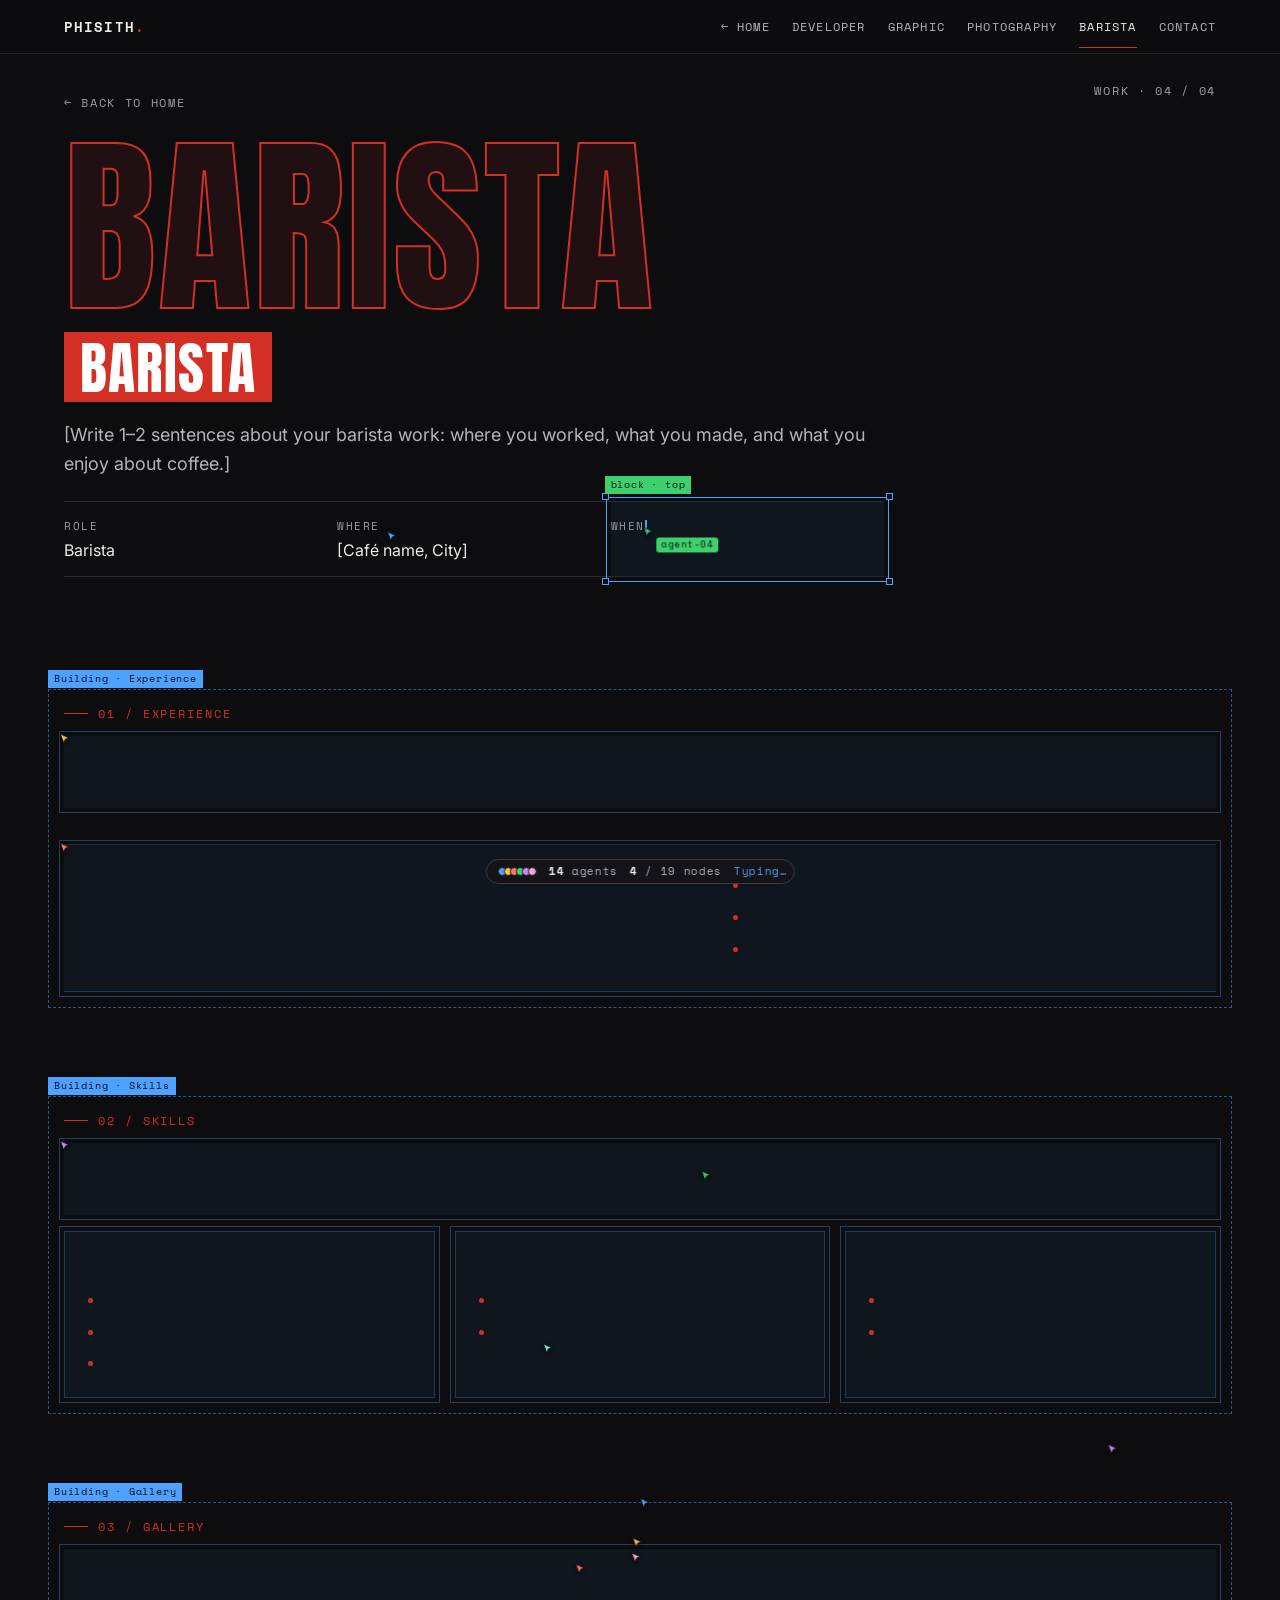
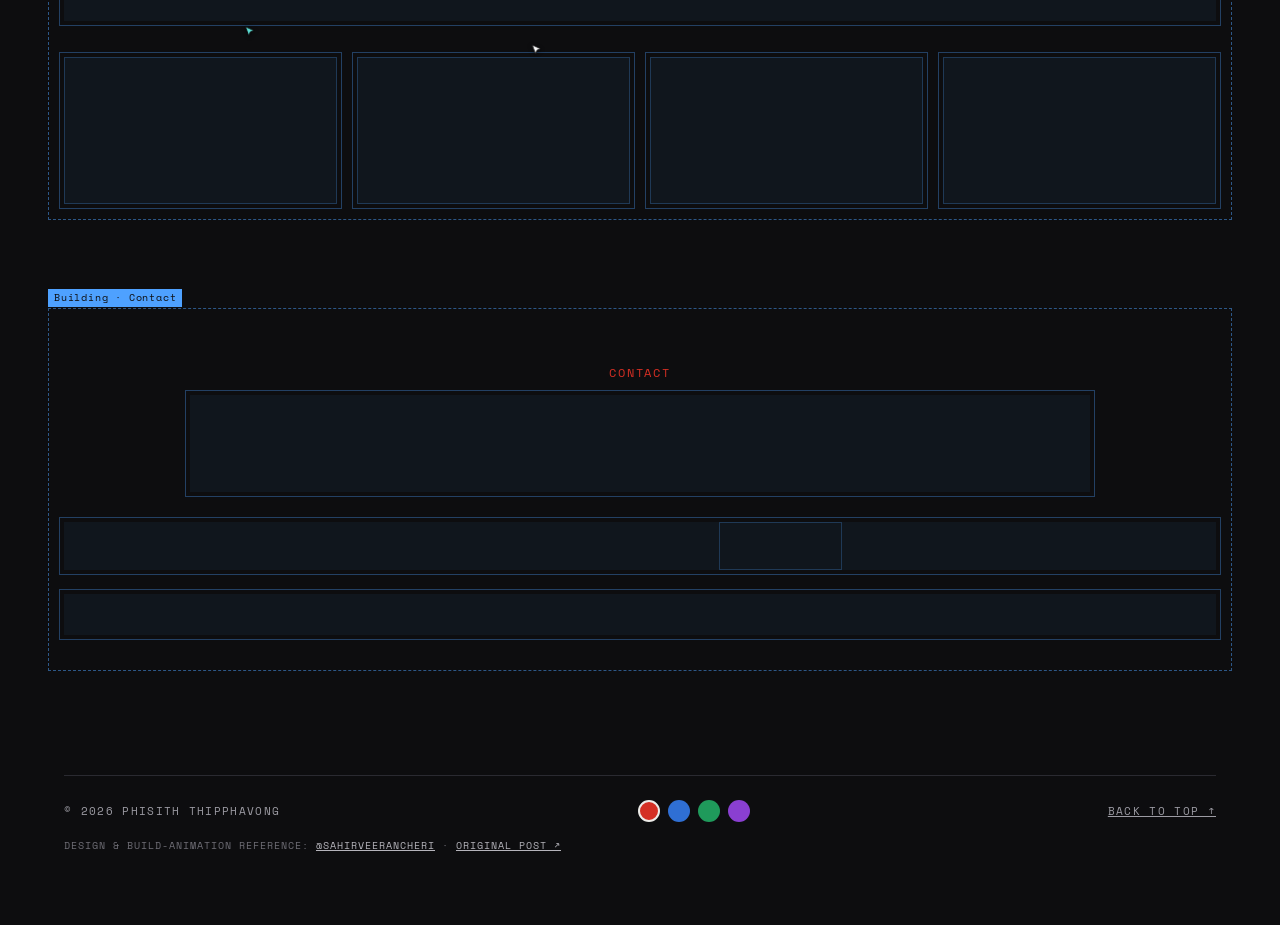
==== barista.html @ 6c59e5fc "Add link previews and favicon for sharing Open Graph / Twitter tags with a 1200x630 preview image so" ====
<!DOCTYPE html>
<html lang="en">
<head>
<meta charset="utf-8">
<meta name="viewport" content="width=device-width, initial-scale=1">
<title>Barista — Phisith Thipphavong</title>
<meta name="description" content="Barista work by Phisith Thipphavong: coffee and drinks.">
<link rel="canonical" href="https://kiml3ank.github.io/portfolio/barista.html">
<link rel="icon" href="images/favicon.svg" type="image/svg+xml">
<meta name="theme-color" content="#0d0d0f">
<!-- Link preview (Facebook, Instagram, Messenger, WhatsApp, LinkedIn, X) -->
<meta property="og:type" content="website">
<meta property="og:site_name" content="Phisith Thipphavong — Portfolio">
<meta property="og:title" content="Barista — Phisith Thipphavong">
<meta property="og:description" content="Barista work by Phisith Thipphavong: coffee and drinks.">
<meta property="og:url" content="https://kiml3ank.github.io/portfolio/barista.html">
<meta property="og:image" content="https://kiml3ank.github.io/portfolio/images/og-image.jpg">
<meta property="og:image:width" content="1200">
<meta property="og:image:height" content="630">
<meta property="og:image:alt" content="Phisith Thipphavong — CV and portfolio">
<meta name="twitter:card" content="summary_large_image">
<link rel="preconnect" href="https://fonts.googleapis.com">
<link rel="preconnect" href="https://fonts.gstatic.com" crossorigin>
<link href="https://fonts.googleapis.com/css2?family=Anton&family=Instrument+Serif:ital@1&family=Inter:wght@400;500;600&family=Space+Mono:wght@400;700&display=swap" rel="stylesheet">
<link rel="stylesheet" href="css/style.css?v=3">
<link rel="stylesheet" href="css/pages.css?v=3">
<link rel="stylesheet" href="css/icons.css?v=3">
<link rel="stylesheet" href="css/build-animation.css?v=3">
</head>
<body data-page="barista">
<a class="skip" href="#main-content">Skip to content</a>

<nav aria-label="Pages">
  <div class="nav-in">
    <a href="index.html" class="brand">PHISITH<span>.</span></a>
    <button class="menu-btn" aria-expanded="false" aria-controls="navlinks">MENU ☰</button>
    <div class="nav-links" id="navlinks">
      <a href="index.html">← Home</a>
      <a href="dev.html">Developer</a>
      <a href="graphic.html">Graphic</a>
      <a href="photography.html">Photography</a>
      <a href="barista.html" class="active" aria-current="page">Barista</a>
      <a href="#contact">Contact</a>
    </div>
  </div>
</nav>

<main id="main-content">

<header id="top" class="page-hero">
  <div class="frame" aria-hidden="true"><b>Building · Intro</b></div>
  <div class="page-hero-top">
    <a href="index.html" class="back">← BACK TO HOME</a>
    <span>WORK · 04 / 04</span>
  </div>
  <div class="page-word" aria-hidden="true">BARISTA</div>
  <div class="page-intro">
    <h1 class="page-title bi" data-label="title">Barista</h1>
    <p class="lede bi">[Write 1–2 sentences about your barista work: where you worked, what you made, and what you enjoy about coffee.]</p>
    <div class="facts">
      <div class="bi"><p>ROLE</p><p>Barista</p></div>
      <div class="bi"><p>WHERE</p><p>[Café name, City]</p></div>
      <div class="bi"><p>WHEN</p><p>[Month Year — Month Year]</p></div>
    </div>
  </div>
</header>

<section id="experience">
  <div class="frame" aria-hidden="true"><b>Building · Experience</b></div>
  <p class="eyebrow"><i></i>01 / EXPERIENCE</p>
  <h2>Behind the bar</h2>
  <div class="jobs">
    <article class="bi job">
      <p class="when">[YEAR — YEAR]</p>
      <div><h3>Barista</h3><p class="place">[Café name · City]</p></div>
      <ul class="note">
        <li>[What you did every day, e.g. prepared espresso drinks]</li>
        <li>[Something you were responsible for]</li>
        <li>[Something you are proud of]</li>
      </ul>
    </article>
  </div>
</section>

<section id="skills">
  <div class="frame" aria-hidden="true"><b>Building · Skills</b></div>
  <p class="eyebrow"><i></i>02 / SKILLS</p>
  <h2>What I can do</h2>
  <div class="cando">
    <div class="bi" data-label="list">
      <h3>Coffee</h3>
      <ul>
        <li>[Espresso / coffee preparation]</li>
        <li>[Milk steaming / latte art]</li>
        <li>[Brewing methods you know]</li>
      </ul>
    </div>
    <div class="bi" data-label="list">
      <h3>Drinks</h3>
      <ul>
        <li>[Tea / smoothies / other drinks]</li>
        <li>[Signature drinks you made]</li>
      </ul>
    </div>
    <div class="bi" data-label="list">
      <h3>Service</h3>
      <ul>
        <li>[Taking orders and serving customers]</li>
        <li>[Keeping the bar clean and stocked]</li>
      </ul>
    </div>
  </div>
</section>

<section id="gallery">
  <div class="frame" aria-hidden="true"><b>Building · Gallery</b></div>
  <p class="eyebrow"><i></i>03 / GALLERY</p>
  <h2>At the bar</h2>
  <div class="gallery" data-area="barista"></div>
</section>

<section id="contact" class="contact">
  <div class="frame" aria-hidden="true"><b>Building · Contact</b></div>
  <p class="eyebrow">CONTACT</p>
  <h2>Let's work <span class="hl">together</span></h2>
  <div class="mail-row bi" data-label="cta">
    <a class="mail" href="mailto:Kimbank258@gmail.com">
      <svg aria-hidden="true" width="18" height="18" viewBox="0 0 24 24" fill="none" stroke="currentColor" stroke-width="2" stroke-linecap="round" stroke-linejoin="round"><rect x="3" y="5" width="18" height="14" rx="2"/><path d="M3 7l9 6 9-6"/></svg>
      <span class="mail-text">KIMBANK258@GMAIL.COM</span></a>
    <button type="button" class="copy">COPY EMAIL</button>
  </div>
  <div class="bi socials">
    <a href="tel:+8562098308033">+856 20 9830 8033</a>
    <a href="https://github.com/Kiml3ank" target="_blank" rel="noopener">GITHUB ↗</a>
    <a href="index.html">FULL CV ↗</a>
  </div>
</section>

<footer>
  <span>© <span class="yr">[YEAR]</span> PHISITH THIPPHAVONG</span>
  <div class="swatches" role="group" aria-label="Accent colour" id="swatches"></div>
  <a href="#top">BACK TO TOP ↑</a>
  <p class="credit">Design &amp; build-animation reference:
    <a href="https://www.instagram.com/sahirveerancheri/" target="_blank" rel="noopener">@sahirveerancheri</a> ·
    <a href="https://www.instagram.com/p/DfWWldaTQTz/" target="_blank" rel="noopener">original post ↗</a></p>
</footer>
</main>

<dialog id="modal" aria-labelledby="m-title">
  <button class="modal-close" id="m-close" aria-label="Close">✕</button>
  <div class="thumb modal-thumb" id="m-thumb"></div>
  <div class="modal-body">
    <span class="kind mono" id="m-kind" style="font-size:11px;letter-spacing:.12em;color:var(--muted)"></span>
    <h3 id="m-title"></h3>
    <p id="m-desc"></p>
    <div class="chips m-stack" id="m-stack"></div>
    <a class="btn btn-line" id="m-link" href="#" target="_blank" rel="noopener">VIEW PROJECT ↗</a>
  </div>
</dialog>

<div class="toast" id="toast" role="status" aria-live="polite"></div>

<script src="js/content.js?v=3" defer></script>
<script src="js/main.js?v=3" defer></script>
</body>
</html>
---- css/style.css ----
/* Site styles: layout, typography, hero intro, sections, modal */
:root{
  --accent:#d42f24;
  --bg:#0d0d0f; --bg-2:#141418; --bg-3:#1d1d23;
  --line:#2a2a31; --line-2:#23232a; --line-3:#3a3a42;
  --text:#ecebe8; --text-2:#b5b4bb; --muted:#9c9ba3;
  --blue:#4ea1ff; --yellow:#f5c542;
  --mono:'Space Mono',ui-monospace,monospace;
  --display:'Anton','Impact',sans-serif;
  --serif:'Instrument Serif',Georgia,serif;
  --ease:cubic-bezier(.2,.8,.2,1);
}
*{box-sizing:border-box}
html{scroll-behavior:smooth}
body{margin:0;background:var(--bg);color:var(--text);font-family:'Inter',system-ui,sans-serif;overflow-x:hidden;-webkit-font-smoothing:antialiased}
a{color:var(--text)} a:hover{color:#fff}
:focus-visible{outline:2px solid var(--blue);outline-offset:3px}
.mono{font-family:var(--mono)}
.skip{position:absolute;left:-9999px;top:8px;z-index:100;background:var(--text);color:var(--bg);padding:10px 14px;font-family:var(--mono);font-size:12px}
.skip:focus{left:12px}

@keyframes spin{to{transform:rotate(360deg)}}
@keyframes blink{50%{opacity:.25}}

/* ---------- NAV ---------- */
nav{position:sticky;top:0;z-index:50;background:rgba(13,13,15,.85);backdrop-filter:blur(10px);-webkit-backdrop-filter:blur(10px);border-bottom:1px solid var(--line-2)}
.nav-in{max-width:1200px;margin:0 auto;padding:4px 24px;display:flex;justify-content:space-between;align-items:center;gap:4px 20px}
.brand{font-family:var(--mono);font-size:14px;font-weight:700;letter-spacing:.08em;text-decoration:none;padding:12px 0}
.brand span{color:var(--accent)}
.nav-links{display:flex;align-items:center;gap:0 22px;font-family:var(--mono);font-size:12px;letter-spacing:.1em;text-transform:uppercase}
.nav-links a{padding:12px 0;text-decoration:none;color:var(--text-2);border-bottom:1px solid transparent;transition:color .2s,border-color .2s}
.nav-links a.active{color:var(--text);border-bottom-color:var(--accent)}
.status{display:inline-flex;align-items:center;gap:8px;color:var(--text)}
.status i{width:8px;height:8px;border-radius:50%;background:#3ecf6e;animation:blink 1.6s ease-in-out infinite}
.menu-btn{display:none;min-height:44px;background:none;border:0;color:var(--text);font-family:var(--mono);font-size:12px;letter-spacing:.12em;cursor:pointer;padding:8px 0}
@media (max-width:760px){
  .menu-btn{display:block}
  .nav-links{display:none;position:absolute;left:0;right:0;top:100%;flex-direction:column;align-items:flex-start;gap:0;padding:8px 24px 16px;background:rgba(13,13,15,.97);border-bottom:1px solid var(--line-2)}
  .nav-links.open{display:flex}
  .nav-links a{width:100%}
  .status{padding:12px 0}
}

main{max-width:1200px;margin:0 auto;padding:0 24px 72px;display:flex;flex-direction:column;gap:120px}
@media (max-width:600px){main{padding:0 16px 56px;gap:88px}.nav-in{padding:4px 16px}}

/* ---------- HERO ---------- */
.hero{position:relative;min-height:clamp(600px,calc(100vh - 60px),900px);margin:0 -24px;padding:28px 24px;display:flex;flex-direction:column;gap:18px;overflow:hidden;background:var(--bg);transition:background-color .7s ease}
@media (max-width:600px){.hero{margin:0 -16px;padding:28px 16px}}
.hero[data-intro="2"]{background:#1c1c21}
.bigword{position:absolute;top:84px;left:0;right:0;text-align:center;font-family:var(--display);font-size:clamp(88px,17vw,250px);line-height:.9;letter-spacing:.01em;color:rgba(212,47,36,.10);-webkit-text-stroke:2px var(--accent);pointer-events:none;transition:opacity .9s ease,transform 1s var(--ease)}
.loader{position:absolute;inset:0;z-index:5;background:var(--bg);display:flex;flex-direction:column;gap:22px;align-items:center;justify-content:center;transition:opacity .5s ease;pointer-events:none;opacity:0}
.hero[data-intro="0"] .loader,.hero[data-intro="1"] .loader{opacity:1}
.ring{position:relative;width:2px;height:2px;animation:spin 2.4s linear infinite}
.ring span{position:absolute;left:-3px;top:-3px;width:6px;height:6px;border-radius:50%;transition:transform 1s var(--ease)}
.loader p{font-family:var(--mono);font-size:12px;letter-spacing:.2em;color:var(--muted);margin:40px 0 0}
.cursor{position:absolute;z-index:6;display:flex;align-items:flex-start;gap:2px;pointer-events:none;opacity:0;transition:left .7s var(--ease),top .7s var(--ease),opacity .3s ease}
.hero[data-intro="2"] .cursor,.hero[data-intro="3"] .cursor,.hero[data-intro="4"] .cursor{opacity:1}
.cursor span{margin-top:11px;font-family:var(--mono);font-size:10px;letter-spacing:.06em;color:var(--bg);padding:2px 6px;border-radius:3px}
.hero-top{position:relative;z-index:3;display:flex;justify-content:space-between;align-items:center;gap:12px;flex-wrap:wrap;font-family:var(--mono);font-size:12px;letter-spacing:.14em;color:var(--muted)}
.ghost-btn{min-height:44px;font-family:var(--mono);font-size:12px;letter-spacing:.14em;background:transparent;color:var(--muted);border:0;padding:8px 4px;cursor:pointer}
.ghost-btn:hover{color:var(--text)}
.hero-grid{position:relative;flex:1 1 auto;display:flex;flex-wrap:wrap;gap:32px 40px;align-items:flex-end;justify-content:space-between;padding-top:clamp(96px,calc(15.3vw + 18px),246px)}
.sketch{position:absolute;inset:-10px;z-index:2;border:1.5px solid var(--blue);background:rgba(78,161,255,.06);pointer-events:none;opacity:0;transition:opacity .5s ease}
.hero[data-intro="2"] .sketch,.hero[data-intro="3"] .sketch,.hero[data-intro="4"] .sketch{opacity:1}
.sketch>b{position:absolute;top:-20px;left:-1px;font:400 10px/1.4 var(--mono);letter-spacing:.08em;background:var(--blue);color:var(--bg);padding:2px 6px}
.sketch>i{position:absolute;width:7px;height:7px;background:var(--bg);border:1.5px solid var(--blue)}
.sketch>i:nth-of-type(1){left:-5px;top:-5px}.sketch>i:nth-of-type(2){right:-5px;top:-5px}
.sketch>i:nth-of-type(3){left:-5px;bottom:-5px}.sketch>i:nth-of-type(4){right:-5px;bottom:-5px}
.col-intro{position:relative;flex:1 1 300px;min-width:0;max-width:400px}
.col-photo{position:relative;flex:0 1 264px;min-width:220px;margin:0 auto}
.col-side{position:relative;flex:1 1 230px;min-width:0;max-width:290px}
.intro{display:flex;flex-direction:column;gap:16px;transition:opacity .7s ease,transform .8s var(--ease)}
.hello{margin:0;font-family:var(--serif);font-style:italic;font-size:38px;line-height:1}
h1{margin:0;align-self:flex-start;font-family:var(--display);font-weight:400;font-size:clamp(40px,5vw,64px);line-height:1;letter-spacing:.02em;text-transform:uppercase;background:var(--accent);color:#fff;padding:8px 16px 6px;transition:clip-path .9s steps(14) .15s}
.role{margin:4px 0 0;display:flex;align-items:center;gap:10px;font-family:var(--mono);font-size:12px;letter-spacing:.14em}
.role i{width:8px;height:8px;background:var(--accent)}
.lede{margin:0;font-size:17px;line-height:1.65;color:var(--text-2)}
.btns{display:flex;flex-wrap:wrap;gap:10px;margin-top:6px}
.btn{display:inline-flex;align-items:center;gap:8px;min-height:44px;font-family:var(--mono);font-size:12px;letter-spacing:.12em;text-decoration:none;padding:10px 18px;transition:transform .2s ease,background-color .2s}
.btn:hover{transform:translateY(-2px)}
.btn-solid{background:var(--text);color:var(--bg);font-weight:700}.btn-solid:hover{color:var(--bg);background:#fff}
.btn-line{color:var(--text);border:1px solid var(--line-3)}.btn-line:hover{border-color:var(--text)}
.photo{position:relative;background:var(--accent);padding:12px;transition:opacity .4s ease,transform .7s cubic-bezier(.34,1.4,.64,1)}
.photo-frame{position:relative;aspect-ratio:1/1;overflow:hidden;background:var(--bg-3)} /* square = same shape as the portrait, so no part is cropped */
.photo-frame img{position:absolute;inset:0;width:100%;height:100%;object-fit:cover;object-position:60% 20%}
.strip{position:absolute;left:0;right:0;height:20.5%;background:#1a1a1f;background-image:repeating-linear-gradient(45deg,rgba(255,255,255,.03) 0 10px,transparent 10px 20px);transition:transform .6s var(--ease),opacity .4s ease}
.photo-label{position:absolute;inset:0;display:flex;align-items:center;justify-content:center;font-family:var(--mono);font-size:12px;letter-spacing:.12em;color:var(--muted);transition:opacity .4s ease .6s}
.photo-cap{margin:10px 0 0;display:flex;justify-content:space-between;font-family:var(--mono);font-size:11px;letter-spacing:.12em;color:#fff}
.side{transition:opacity .7s ease,transform .8s var(--ease)}
.kicker{margin:0 0 10px;font-family:var(--mono);font-size:11px;letter-spacing:.16em;color:var(--muted)}
.svc{border-top:1px solid var(--line);padding:12px 0}.svc:last-child{border-bottom:1px solid var(--line)}
.svc p{margin:0;font-size:16px;font-weight:600}.svc p+p{margin-top:4px;font-size:14px;line-height:1.5;color:var(--muted);font-weight:400}
.ticker{position:relative;display:flex;flex-wrap:wrap;justify-content:space-between;align-items:flex-end;gap:16px;transition:opacity .7s ease .2s,transform .8s var(--ease) .2s}
.stats{display:flex;flex-wrap:wrap;gap:28px}
.stats b{display:block;font-family:var(--display);font-weight:400;font-size:32px;line-height:1;color:var(--accent)}
.stats span{display:block;margin-top:4px;font-family:var(--mono);font-size:11px;letter-spacing:.12em;color:var(--muted)}
.scroll{font-family:var(--mono);font-size:12px;letter-spacing:.16em;color:var(--muted);text-decoration:none;padding:12px 0}

/* intro hidden states (stages 0..5) */
.hero:not([data-intro="3"]):not([data-intro="4"]):not([data-intro="5"]) .bigword{opacity:0;transform:translateY(70px)}
.hero:not([data-intro="3"]):not([data-intro="4"]):not([data-intro="5"]) .intro{opacity:0;transform:translateY(20px)}
.hero:not([data-intro="3"]):not([data-intro="4"]):not([data-intro="5"]) h1{clip-path:inset(0 100% 0 0)}
.hero:not([data-intro="4"]):not([data-intro="5"]) .photo{opacity:0;transform:scale(.96)}
.hero:not([data-intro="4"]):not([data-intro="5"]) .photo-label{opacity:0}
.hero:not([data-intro="4"]):not([data-intro="5"]) .strip{opacity:0}
.hero:not([data-intro="4"]):not([data-intro="5"]) .strip:nth-child(odd){transform:translateX(-110%)}
.hero:not([data-intro="4"]):not([data-intro="5"]) .strip:nth-child(even){transform:translateX(110%)}
.hero:not([data-intro="5"]) .side{opacity:0;transform:translateX(24px)}
.hero:not([data-intro="5"]) .ticker{opacity:0;transform:translateY(16px)}
/* photo set: the strips are slices of the photo (set by main.js), the <img> stays for screen readers */
.photo-frame.has-img img{opacity:0}
.photo-frame.has-img .photo-label{display:none}
.photo-frame.has-img .strip{background-color:transparent;background-repeat:no-repeat}

.eyebrow{margin:0 0 14px;display:flex;align-items:center;gap:10px;font-family:var(--mono);font-size:12px;letter-spacing:.16em;color:var(--accent)}
.eyebrow i{width:24px;height:1px;background:var(--accent)}
h2{margin:0;font-family:var(--display);font-weight:400;font-size:clamp(44px,6vw,76px);line-height:.95;text-transform:uppercase}
.split{display:flex;flex-wrap:wrap;gap:40px 64px;align-items:flex-start}
.split>:first-child{flex:0 0 auto;max-width:100%}
.split h2{overflow-wrap:anywhere}
.split>:last-child{flex:999 1 460px;min-width:0}

.about-body{display:flex;flex-direction:column;gap:22px}
.about-body .big{margin:0;font-size:22px;line-height:1.55}
.about-body .small{margin:0;font-size:17px;line-height:1.7;color:var(--text-2)}
.facts{display:grid;grid-template-columns:repeat(auto-fit,minmax(180px,1fr));border-top:1px solid var(--line);margin-top:8px}
.facts>div{padding:16px 16px 16px 0;border-bottom:1px solid var(--line)}
.facts p{margin:0;font-family:var(--mono);font-size:11px;letter-spacing:.14em;color:var(--muted)}
.facts p+p{margin-top:6px;font-family:inherit;font-size:16px;letter-spacing:0;color:var(--text)}

.jobs{border-top:1px solid var(--line);margin-top:36px}
.job{display:flex;flex-wrap:wrap;gap:8px 32px;align-items:baseline;padding:24px 0;border-bottom:1px solid var(--line)}
.job .when{flex:0 0 160px;margin:0;font-family:var(--mono);font-size:13px;letter-spacing:.08em;color:var(--muted)}
.job>div{flex:1 1 260px;min-width:0}
.job h3{margin:0;font-size:22px;font-weight:600}
.job .place{margin:4px 0 0;font-size:15px;color:var(--accent)}
.job .note{flex:1 1 300px;min-width:0;margin:0;font-size:16px;line-height:1.6;color:var(--text-2)}

.work-head{display:flex;flex-wrap:wrap;justify-content:space-between;align-items:flex-end;gap:16px;margin-bottom:28px}
.filters{display:flex;flex-wrap:wrap;gap:8px}
.filters button{min-height:40px;font-family:var(--mono);font-size:11px;letter-spacing:.12em;background:transparent;color:var(--text-2);border:1px solid var(--line-3);padding:8px 14px;cursor:pointer}
.filters button[aria-pressed="true"]{background:var(--text);color:var(--bg);border-color:var(--text)}
.projects{display:grid;grid-template-columns:repeat(auto-fill,minmax(300px,1fr));gap:28px}
@media (max-width:380px){.projects{grid-template-columns:1fr}}
.card{display:flex;flex-direction:column;gap:14px;text-align:left;font:inherit;color:var(--text);background:var(--bg-2);border:1px solid var(--line-2);padding:12px 12px 18px;cursor:pointer;width:100%}
.card:hover{border-color:var(--line-3)}
.card:hover .thumb{transform:scale(1.01)}
.card[hidden]{display:none}
.thumb{aspect-ratio:16/10;background:var(--bg-3);background-image:repeating-linear-gradient(45deg,rgba(255,255,255,.025) 0 12px,transparent 12px 24px);display:flex;align-items:center;justify-content:center;font-family:var(--mono);font-size:12px;letter-spacing:.12em;color:var(--muted);overflow:hidden;background-size:cover;background-position:center}
.card-row{display:flex;justify-content:space-between;align-items:baseline;gap:12px;padding:0 4px}
.card-row b{font-size:20px;font-weight:600}
.card-row>span{font-family:var(--mono);font-size:12px;color:var(--accent)}
.card .kind{padding:0 4px;font-family:var(--mono);font-size:11px;letter-spacing:.12em;color:var(--muted)}

.skills{display:flex;flex-wrap:wrap;gap:10px}
/* (old flat skills list removed — see "Skills groups" below) */

.contact{text-align:center;padding:40px 0 20px}
.contact .eyebrow{justify-content:center}
.contact h2{margin:0 auto;max-width:900px;font-size:clamp(48px,8vw,110px)}
.contact h2 .hl{color:var(--accent)}
.contact .lead{margin:22px auto 0;max-width:520px;font-size:18px;line-height:1.6;color:var(--text-2)}
.mail-row{display:flex;flex-wrap:wrap;justify-content:center;gap:10px;margin-top:30px}
.mail{display:inline-flex;align-items:center;gap:10px;min-height:48px;font-family:var(--mono);font-size:13px;font-weight:700;letter-spacing:.12em;background:var(--accent);color:#fff;text-decoration:none;padding:14px 26px}
.mail:hover{color:#fff;filter:brightness(1.1)}
.copy{min-height:48px;font-family:var(--mono);font-size:12px;letter-spacing:.12em;background:transparent;color:var(--text);border:1px solid var(--line-3);padding:0 18px;cursor:pointer}
.socials{display:flex;flex-wrap:wrap;justify-content:center;gap:4px 28px;margin-top:24px;font-family:var(--mono);font-size:12px;letter-spacing:.12em}
.socials a{padding:12px 0;color:var(--text-2)}

footer{display:flex;flex-wrap:wrap;justify-content:space-between;align-items:center;gap:12px;border-top:1px solid var(--line);padding-top:24px;font-family:var(--mono);font-size:11px;letter-spacing:.12em;color:var(--muted)}
footer a{color:var(--muted)}
.swatches{display:flex;align-items:center;gap:8px}
.swatches button{width:22px;height:22px;border-radius:50%;border:2px solid transparent;cursor:pointer;padding:0}
.swatches button[aria-pressed="true"]{border-color:var(--text)}

/* ---------- MODAL ---------- */
dialog{border:1px solid var(--line-3);background:var(--bg-2);color:var(--text);padding:0;width:min(760px,calc(100vw - 32px));max-height:calc(100vh - 48px)}
dialog::backdrop{background:rgba(0,0,0,.7);backdrop-filter:blur(4px)}
.modal-thumb{aspect-ratio:16/9}
.modal-body{padding:24px}
.modal-body h3{margin:6px 0 12px;font-family:var(--display);font-weight:400;font-size:40px;text-transform:uppercase;line-height:1}
.modal-body p{line-height:1.7;color:var(--text-2);margin:0 0 14px}
.modal-close{position:absolute;top:10px;right:10px;width:44px;height:44px;background:rgba(13,13,15,.8);color:var(--text);border:1px solid var(--line-3);cursor:pointer;font-size:18px}

.toast{position:fixed;left:50%;bottom:24px;transform:translate(-50%,20px);opacity:0;background:var(--text);color:var(--bg);font-family:var(--mono);font-size:12px;letter-spacing:.1em;padding:10px 16px;transition:opacity .3s,transform .3s;pointer-events:none;z-index:100}
.toast.show{opacity:1;transform:translate(-50%,0)}

@media (prefers-reduced-motion:reduce){html{scroll-behavior:auto}*{transition:none!important;animation:none!important}}
@media print{#swarm,.hud,.frame,nav{display:none!important}}

/* Design reference credit (footer) */
footer .credit{flex:1 1 100%;margin:4px 0 0;font-size:10px;letter-spacing:.1em;color:#6f6e76;text-transform:uppercase}
footer .credit a{color:var(--text-2)}
footer .credit a:hover{color:var(--accent)}

/* ---------- CV sections ---------- */
.sub-eyebrow{margin:56px 0 0;font-family:var(--mono);font-size:12px;letter-spacing:.16em;color:var(--muted)}
.sub-eyebrow+.jobs{margin-top:16px}
ul.note{padding-left:18px}
ul.note li{margin:0 0 6px}
ul.note li::marker{color:var(--accent)}

/* Skills groups (no levels — just what I know) */
.skill-groups{display:grid;grid-template-columns:repeat(auto-fit,minmax(240px,1fr));gap:28px 32px}
.sg-title{margin:0 0 12px;font-family:var(--mono);font-size:11px;letter-spacing:.16em;color:var(--accent)}
.chips{display:flex;flex-wrap:wrap;gap:8px}
.chips>span{font-family:var(--mono);font-size:12px;letter-spacing:.04em;border:1px solid var(--line-3);padding:8px 12px}
.cando{display:grid;grid-template-columns:repeat(auto-fit,minmax(260px,1fr));gap:20px;margin-top:16px}
.cando>div{background:var(--bg-2);border:1px solid var(--line-2);padding:22px 22px 14px}
.cando h3{margin:0 0 12px;font-size:19px;font-weight:600}
.cando ul{margin:0;padding-left:18px;color:var(--text-2);font-size:15px;line-height:1.55}
.cando li{margin:0 0 8px}
.cando li::marker{color:var(--accent)}

/* Research & languages */
.thesis{background:var(--bg-2);border:1px solid var(--line-2);border-left:3px solid var(--accent);padding:22px 24px}
.thesis h3{margin:0;font-family:var(--serif);font-style:italic;font-weight:400;font-size:clamp(22px,2.4vw,28px);line-height:1.25}
.thesis p:last-child{margin:14px 0 0;font-size:15px;line-height:1.6;color:var(--text-2)}
.langs{grid-template-columns:repeat(auto-fit,minmax(140px,1fr))}

/* Project cards: tech stack as the thumbnail until a real image is added */
.thumb-stack{padding:16px;text-align:center;line-height:1.8;color:var(--text-2)}
.card-desc{margin:0;padding:0 4px;font-size:14px;line-height:1.55;color:var(--text-2)}
.m-stack{margin:0 0 18px}
---- css/pages.css ----
/* Work pages (dev / graphic / photography / barista): page hero, project rows, galleries */

.nav-links a[aria-current="page"]{color:var(--text);border-bottom-color:var(--accent)}

/* ---------- Page hero ---------- */
.page-hero{position:relative;margin:0 -24px;padding:28px 24px 8px;display:flex;flex-direction:column;gap:18px;overflow:hidden}
@media (max-width:600px){.page-hero{margin:0 -16px;padding:28px 16px 8px}}
.page-hero-top{position:relative;z-index:2;display:flex;justify-content:space-between;gap:12px;flex-wrap:wrap;font-family:var(--mono);font-size:12px;letter-spacing:.14em;color:var(--muted)}
.back{color:var(--muted);text-decoration:none;padding:12px 0}
.back:hover{color:var(--text)}
.page-word{font-family:var(--display);font-size:clamp(64px,15vw,220px);line-height:.9;letter-spacing:.01em;color:rgba(212,47,36,.10);-webkit-text-stroke:2px var(--accent);white-space:nowrap;transition:opacity .9s ease,transform 1s var(--ease)}
.page-intro{display:flex;flex-direction:column;gap:18px;max-width:820px;transition:opacity .7s ease .25s,transform .8s var(--ease) .25s}
.page-title{margin:0;align-self:flex-start;font-family:var(--display);font-weight:400;font-size:clamp(34px,4.4vw,56px);line-height:1;letter-spacing:.02em;text-transform:uppercase;background:var(--accent);color:#fff;padding:8px 16px 6px}
.page-intro .lede{font-size:18px}
.page-intro .facts{margin-top:4px}
.page-intro .facts a{color:var(--text)}
/* intro animation: hidden until main.js adds .in */
.page-hero:not(.in) .page-word{opacity:0;transform:translateY(50px)}
.page-hero:not(.in) .page-intro{opacity:0;transform:translateY(20px)}

/* ---------- Home: "My work" area tiles ---------- */
.areas{display:grid;grid-template-columns:repeat(auto-fit,minmax(230px,1fr));gap:16px}
.area{display:flex;flex-direction:column;gap:8px;min-height:190px;padding:20px;text-decoration:none;color:var(--text);background:var(--bg-2);border:1px solid var(--line-2);transition:border-color .2s,transform .2s}
.area:hover{border-color:var(--accent);transform:translateY(-3px);color:var(--text)}
.area-num{font-family:var(--mono);font-size:12px;color:var(--accent)}
.area b{font-family:var(--display);font-weight:400;font-size:34px;line-height:1;text-transform:uppercase;margin-top:auto}
.area-note{font-size:14px;color:var(--text-2)}
.area-go{font-family:var(--mono);font-size:11px;letter-spacing:.14em;color:var(--muted)}
.area:hover .area-go{color:var(--accent)}
.work-head-sub{margin:56px 0 20px}
.work-head-sub .sub-eyebrow{margin:0}

/* ---------- Dev: project case rows ---------- */
.cases{border-top:1px solid var(--line);margin-top:36px}
.case{display:grid;grid-template-columns:70px 1fr auto;gap:12px 28px;align-items:start;padding:28px 0;border-bottom:1px solid var(--line)}
.case-num{margin:4px 0 0;font-family:var(--mono);font-size:13px;color:var(--accent)}
.case .kind{margin:0 0 6px;font-family:var(--mono);font-size:11px;letter-spacing:.12em;color:var(--muted)}
.case h3{margin:0 0 10px;font-size:clamp(22px,2.4vw,28px);font-weight:600}
.case-desc{margin:0 0 14px;max-width:760px;font-size:16px;line-height:1.65;color:var(--text-2)}
.case-side{padding-top:4px}
.case-private{display:inline-block;font-family:var(--mono);font-size:11px;letter-spacing:.12em;color:var(--muted);border:1px dashed var(--line-3);padding:10px 14px}
@media (max-width:720px){.case{grid-template-columns:1fr}.case-num{margin:0}}

/* ---------- Galleries ---------- */
.gallery{display:grid;grid-template-columns:repeat(auto-fill,minmax(260px,1fr));gap:20px;margin-top:36px}
.tile{display:flex;flex-direction:column;gap:8px;text-align:left;font:inherit;color:var(--text);background:var(--bg-2);border:1px solid var(--line-2);padding:10px 10px 14px;cursor:pointer}
.tile:hover{border-color:var(--line-3)}
.tile-img{aspect-ratio:4/3;display:flex;align-items:center;justify-content:center;background:var(--bg-3) center/cover no-repeat;background-image:repeating-linear-gradient(45deg,rgba(255,255,255,.025) 0 12px,transparent 12px 24px);font-family:var(--mono);font-size:11px;letter-spacing:.12em;color:var(--muted)}
.gallery-photo .tile-img{aspect-ratio:3/2}
.tile-title{margin:4px 4px 0;font-size:16px;font-weight:600}
.tile-note{margin:0 4px;font-family:var(--mono);font-size:11px;letter-spacing:.08em;color:var(--muted)}
.modal-thumb{background-size:cover;background-position:center}

/* Masonry gallery: real designs keep their own shape (posters, banners, squares) */
.gallery-masonry{display:block;columns:3 300px;column-gap:20px}
.gallery-masonry .tile{width:100%;margin:0 0 20px;break-inside:avoid}
.tile-img.has-img{aspect-ratio:auto;display:block;background:var(--bg-3)}
.tile-img img{display:block;width:100%;height:auto;transition:transform .5s var(--ease)}
.tile:hover .tile-img img{transform:scale(1.02)}
.tile-img.has-img{overflow:hidden}
.tile-kind{margin:6px 4px 0;font-family:var(--mono);font-size:10px;letter-spacing:.14em;color:var(--accent)}
.tile-kind:empty{display:none}
.tile-kind+.tile-title{margin-top:0}
.gallery-more{margin:28px 0 0;font-family:var(--mono);font-size:12px;letter-spacing:.12em;color:var(--muted)}
.gallery-more a{color:var(--text)}

/* Pop-up: show the whole design, not a crop */
.modal-thumb.full{aspect-ratio:auto;display:flex;justify-content:center;align-items:center;background:#08080a;padding:0}
.modal-thumb.full img{display:block;max-width:100%;max-height:72vh;width:auto;height:auto}
---- css/icons.css ----
/* Skill logos (Simple Icons, CC0 — https://simpleicons.org). Generated: monochrome by default,
   brand colour on hover. Chips use data-icon="key". */
.chips>span[data-icon]{display:inline-flex;align-items:center;gap:8px}
.chips>span[data-icon]::before{content:'';flex:none;width:15px;height:15px;background:currentColor;-webkit-mask:var(--icon) center/contain no-repeat;mask:var(--icon) center/contain no-repeat;transition:background-color .25s ease}
.chips>span[data-icon]{transition:border-color .25s ease,color .25s ease}
.chips>span[data-icon]:hover{border-color:var(--brand,var(--text))}
.chips>span[data-icon]:hover::before{background:var(--brand,currentColor)}
/* fallback icons for skills without a brand logo */
.chips>span[data-icon="api"]{--icon:url("data:image/svg+xml,%3Csvg xmlns='http://www.w3.org/2000/svg' viewBox='0 0 24 24'%3E%3Cpath d='M8 4 2 12l6 8M16 4l6 8-6 8' fill='none' stroke='black' stroke-width='2.5'/%3E%3C/svg%3E")}
.chips>span[data-icon="ai"]{--icon:url("data:image/svg+xml,%3Csvg xmlns='http://www.w3.org/2000/svg' viewBox='0 0 24 24'%3E%3Cpath d='M12 1l2.6 8.4L23 12l-8.4 2.6L12 23l-2.6-8.4L1 12l8.4-2.6z'/%3E%3C/svg%3E");--brand:#d97757}
.chips>span[data-icon="camera"]{--icon:url("data:image/svg+xml,%3Csvg xmlns='http://www.w3.org/2000/svg' viewBox='0 0 24 24'%3E%3Cpath d='M9 3 7.2 5H3v16h18V5h-4.2L15 3zm3 5a5 5 0 1 1 0 10 5 5 0 0 1 0-10z'/%3E%3C/svg%3E")}
.chips>span[data-icon="chart"]{--icon:url("data:image/svg+xml,%3Csvg xmlns='http://www.w3.org/2000/svg' viewBox='0 0 24 24'%3E%3Cpath d='M3 21V3h2v16h16v2zm4-4V10h3v7zm5 0V6h3v11zm5 0v-5h3v5z'/%3E%3C/svg%3E")}
.chips>span[data-icon="db"]{--icon:url("data:image/svg+xml,%3Csvg xmlns='http://www.w3.org/2000/svg' viewBox='0 0 24 24'%3E%3Cellipse cx='12' cy='5' rx='8' ry='3'/%3E%3Cpath d='M4 7v5c0 1.7 3.6 3 8 3s8-1.3 8-3V7c0 1.7-3.6 3-8 3S4 8.7 4 7zm0 7v5c0 1.7 3.6 3 8 3s8-1.3 8-3v-5c0 1.7-3.6 3-8 3s-8-1.3-8-3z'/%3E%3C/svg%3E")}
.chips>span[data-icon="cpp"]{--icon:url("../images/icons/cplusplus.svg");--brand:#00599C}
.chips>span[data-icon="python"]{--icon:url("../images/icons/python.svg");--brand:#3776AB}
.chips>span[data-icon="javascript"]{--icon:url("../images/icons/javascript.svg");--brand:#F7DF1E}
.chips>span[data-icon="typescript"]{--icon:url("../images/icons/typescript.svg");--brand:#3178C6}
.chips>span[data-icon="html"]{--icon:url("../images/icons/html5.svg");--brand:#E34F26}
.chips>span[data-icon="tailwind"]{--icon:url("../images/icons/tailwindcss.svg");--brand:#06B6D4}
.chips>span[data-icon="react"]{--icon:url("../images/icons/react.svg");--brand:#61DAFB}
.chips>span[data-icon="next"]{--icon:url("../images/icons/nextdotjs.svg");--brand:var(--text)}
.chips>span[data-icon="node"]{--icon:url("../images/icons/nodedotjs.svg");--brand:#5FA04E}
.chips>span[data-icon="express"]{--icon:url("../images/icons/express.svg");--brand:var(--text)}
.chips>span[data-icon="django"]{--icon:url("../images/icons/django.svg");--brand:var(--text)}
.chips>span[data-icon="fastapi"]{--icon:url("../images/icons/fastapi.svg");--brand:#009688}
.chips>span[data-icon="postgresql"]{--icon:url("../images/icons/postgresql.svg");--brand:#4169E1}
.chips>span[data-icon="prisma"]{--icon:url("../images/icons/prisma.svg");--brand:var(--text)}
.chips>span[data-icon="sqlalchemy"]{--icon:url("../images/icons/sqlalchemy.svg");--brand:#D71F00}
.chips>span[data-icon="github"]{--icon:url("../images/icons/github.svg");--brand:var(--text)}
.chips>span[data-icon="git"]{--icon:url("../images/icons/git.svg");--brand:#F05032}
.chips>span[data-icon="docker"]{--icon:url("../images/icons/docker.svg");--brand:#2496ED}
.chips>span[data-icon="jwt"]{--icon:url("../images/icons/jsonwebtokens.svg");--brand:var(--text)}
.chips>span[data-icon="pytest"]{--icon:url("../images/icons/pytest.svg");--brand:#0A9EDC}
.chips>span[data-icon="canva"]{--icon:url("../images/icons/canva.svg");--brand:#00C4CC}
.chips>span[data-icon="claude"]{--icon:url("../images/icons/claude.svg");--brand:#D97757}
.chips>span[data-icon="anthropic"]{--icon:url("../images/icons/anthropic.svg");--brand:var(--text)}
/* App-style letter badges for tools whose logos are not in Simple Icons (Adobe, Microsoft) */
.chips>span[data-badge]{display:inline-flex;align-items:center;gap:8px;transition:border-color .25s ease}
.chips>span[data-badge]::before{content:attr(data-badge);flex:none;min-width:17px;height:17px;box-sizing:border-box;display:inline-flex;align-items:center;justify-content:center;font:700 9px/1 var(--mono);letter-spacing:0;border:1.5px solid currentColor;border-radius:4px;padding:0 2px;transition:color .25s ease,border-color .25s ease}
.chips>span[data-badge]:hover{border-color:var(--brand)}
.chips>span[data-badge]:hover::before{color:var(--brand);border-color:var(--brand)}
---- css/build-animation.css ----
/* Agent-swarm build animation: wireframe nodes, typing caret, cursors, HUD */
/* ---------- SECTIONS: agent-swarm build ---------- */
section{position:relative;scroll-margin-top:80px}
.frame{position:absolute;inset:-16px;border:1.5px dashed rgba(78,161,255,.5);pointer-events:none;opacity:0;transition:opacity .45s ease}
.frame b{position:absolute;top:-20px;left:-1px;font:400 10px/1.4 var(--mono);letter-spacing:.08em;background:var(--blue);color:var(--bg);padding:2px 6px}
section.building .frame{opacity:1}
.node{position:relative;outline:1.5px solid transparent;outline-offset:4px;transition:outline-color .4s ease,background-color .4s ease}
.node.wait,.node.typing{outline-color:rgba(78,161,255,.35);background-color:rgba(78,161,255,.06)!important}
.node.wait,.node.wait *{color:transparent!important;border-color:rgba(78,161,255,.25)!important;-webkit-text-stroke:0!important}
.node.wait *{background-color:transparent!important;background-image:none!important}
.node.wait svg,.node.wait img{opacity:0}
.node.typing{outline-color:var(--blue)}
.node.typing .tw-h{color:transparent!important}
.node .tag{position:absolute;z-index:3;top:-26px;left:-6px;font:400 10px/1.4 var(--mono);letter-spacing:.08em;color:var(--bg);padding:2px 6px;white-space:nowrap;pointer-events:none;text-transform:none}
.node .handle{position:absolute;width:7px;height:7px;background:var(--bg);border:1.5px solid var(--blue);pointer-events:none}
.caret{display:inline-block;width:0;height:1.05em;border-left:2px solid var(--blue);margin-right:-2px;vertical-align:-.15em;animation:blink .8s steps(1) infinite}

#swarm{position:absolute;left:0;top:0;width:100%;height:0;z-index:40;pointer-events:none}
.agent{position:absolute;left:0;top:0;display:flex;align-items:flex-start;gap:1px;opacity:0;will-change:transform}
.agent svg{display:block;filter:drop-shadow(0 1px 2px rgba(0,0,0,.6))}
.agent span{margin-top:12px;font:400 9px/1.4 var(--mono);letter-spacing:.06em;color:var(--bg);padding:1px 5px;border-radius:3px;opacity:0;transition:opacity .2s}
.agent.busy span{opacity:1}

.hud{position:fixed;left:50%;bottom:16px;z-index:60;transform:translate(-50%,140%);display:flex;align-items:center;gap:12px;max-width:calc(100vw - 24px);background:rgba(20,20,24,.92);backdrop-filter:blur(10px);-webkit-backdrop-filter:blur(10px);border:1px solid var(--line-3);border-radius:999px;padding:6px 6px 6px 14px;font:400 11px/1 var(--mono);letter-spacing:.06em;color:var(--text-2);white-space:nowrap;transition:transform .5s var(--ease)}
.hud.show{transform:translate(-50%,0)}
.hud .dots{display:flex}
.hud .dots i{width:9px;height:9px;border-radius:50%;margin-left:-3px;border:1.5px solid #141418}
.hud b{color:var(--text);font-weight:700}
.hud .st{color:var(--blue)}
.hud button{min-height:32px;font:400 10px/1 var(--mono);letter-spacing:.1em;background:var(--blue);color:var(--bg);border:0;border-radius:999px;padding:0 12px;cursor:pointer}
.hud button.alt{background:transparent;color:var(--text-2);border:1px solid var(--line-3)}
@media (max-width:520px){.hud .agents{display:none}.hud{gap:8px}}
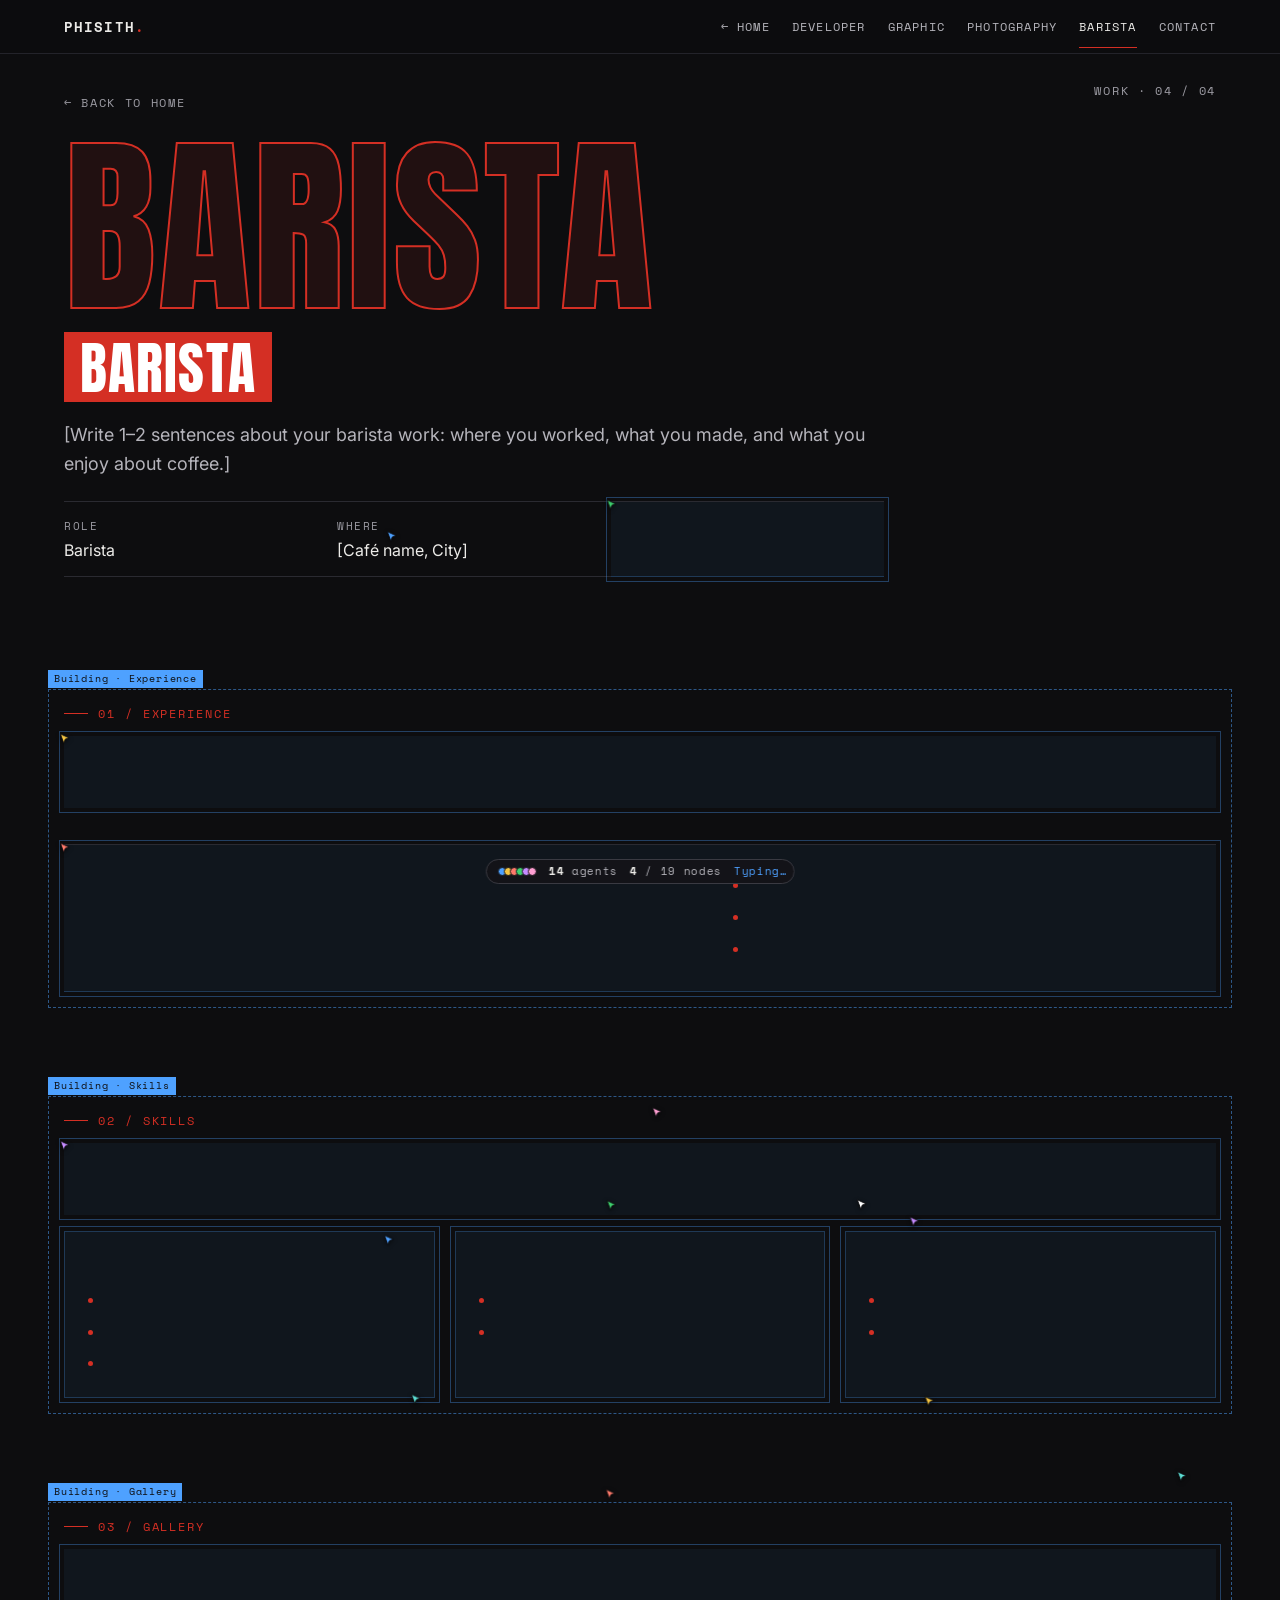
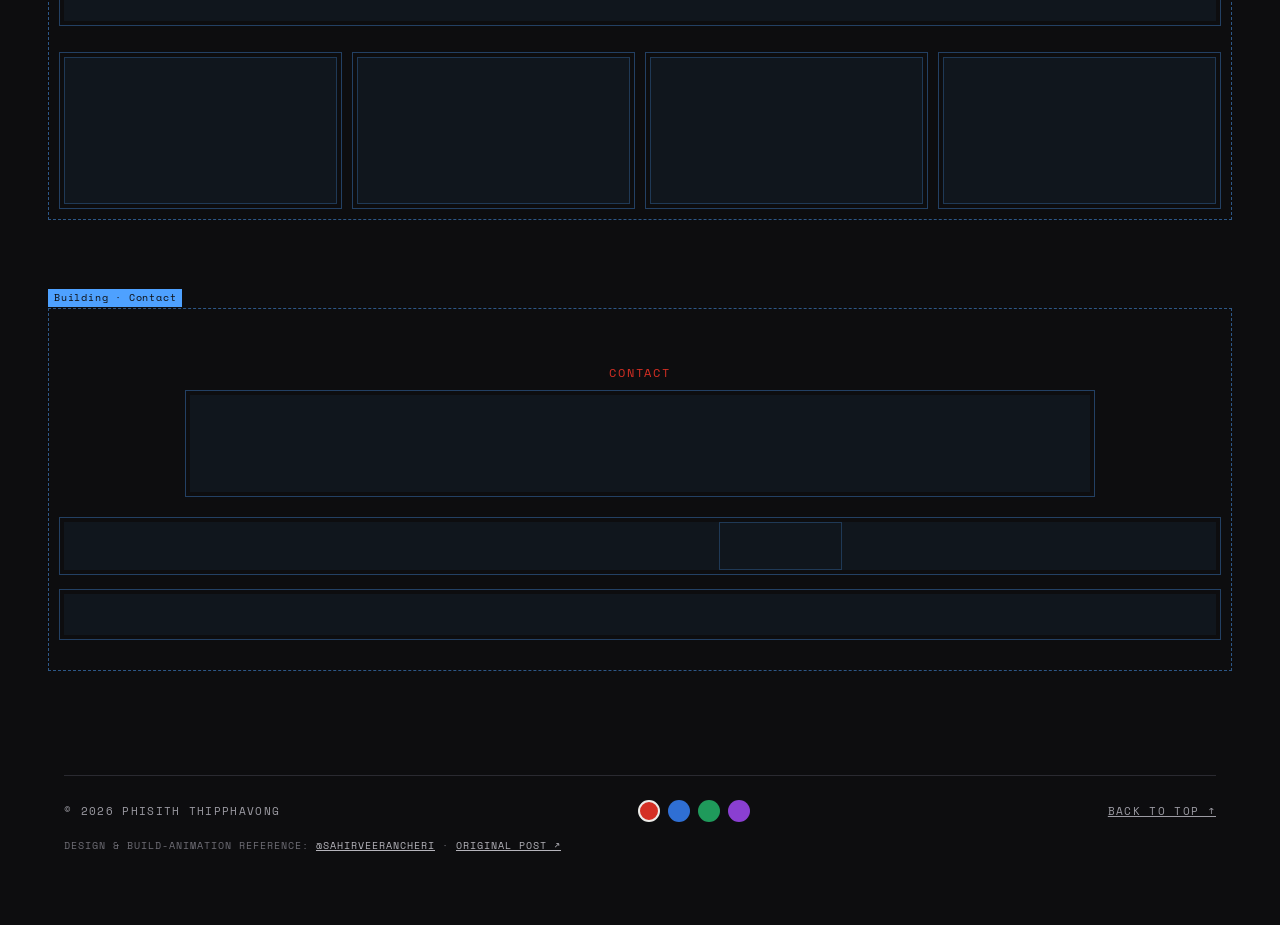
==== commit 9143d172: "Add DuayChai Station POS to the developer page Live demo + GitHub buttons and a screenshot on projec" ====
--- a/barista.html
+++ b/barista.html
@@ -22,10 +22,10 @@
 <link rel="preconnect" href="https://fonts.googleapis.com">
 <link rel="preconnect" href="https://fonts.gstatic.com" crossorigin>
 <link href="https://fonts.googleapis.com/css2?family=Anton&family=Instrument+Serif:ital@1&family=Inter:wght@400;500;600&family=Space+Mono:wght@400;700&display=swap" rel="stylesheet">
-<link rel="stylesheet" href="css/style.css?v=3">
-<link rel="stylesheet" href="css/pages.css?v=3">
-<link rel="stylesheet" href="css/icons.css?v=3">
-<link rel="stylesheet" href="css/build-animation.css?v=3">
+<link rel="stylesheet" href="css/style.css?v=4">
+<link rel="stylesheet" href="css/pages.css?v=4">
+<link rel="stylesheet" href="css/icons.css?v=4">
+<link rel="stylesheet" href="css/build-animation.css?v=4">
 </head>
 <body data-page="barista">
 <a class="skip" href="#main-content">Skip to content</a>
@@ -160,7 +160,7 @@
 
 <div class="toast" id="toast" role="status" aria-live="polite"></div>
 
-<script src="js/content.js?v=3" defer></script>
-<script src="js/main.js?v=3" defer></script>
+<script src="js/content.js?v=4" defer></script>
+<script src="js/main.js?v=4" defer></script>
 </body>
 </html>
--- a/css/pages.css
+++ b/css/pages.css
@@ -67,3 +67,7 @@
 /* Pop-up: show the whole design, not a crop */
 .modal-thumb.full{aspect-ratio:auto;display:flex;justify-content:center;align-items:center;background:#08080a;padding:0}
 .modal-thumb.full img{display:block;max-width:100%;max-height:72vh;width:auto;height:auto}
+
+/* Dev page: project screenshot + live demo button */
+.case-shot{display:block;width:100%;max-width:760px;height:auto;margin:16px 0 0;border:1px solid var(--line-2);border-radius:4px}
+.case-side{display:flex;flex-direction:column;align-items:stretch;gap:10px}
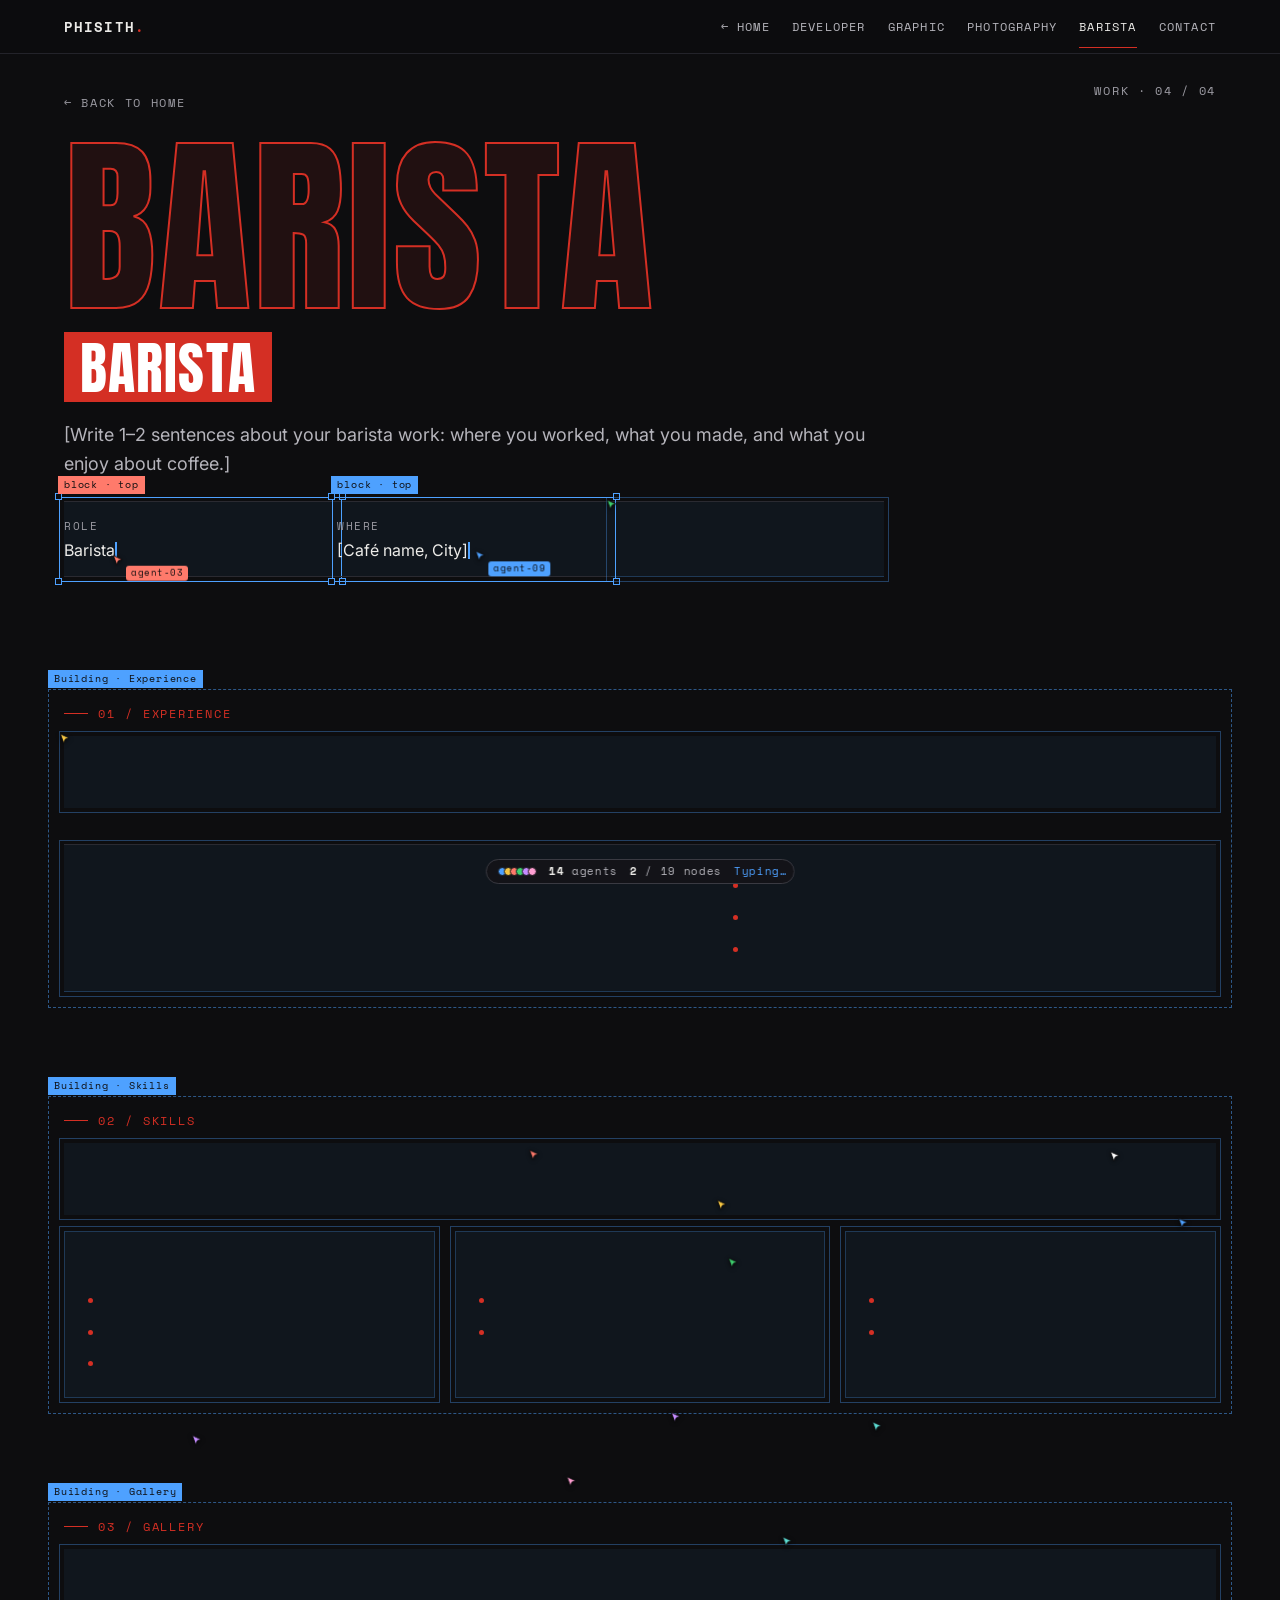
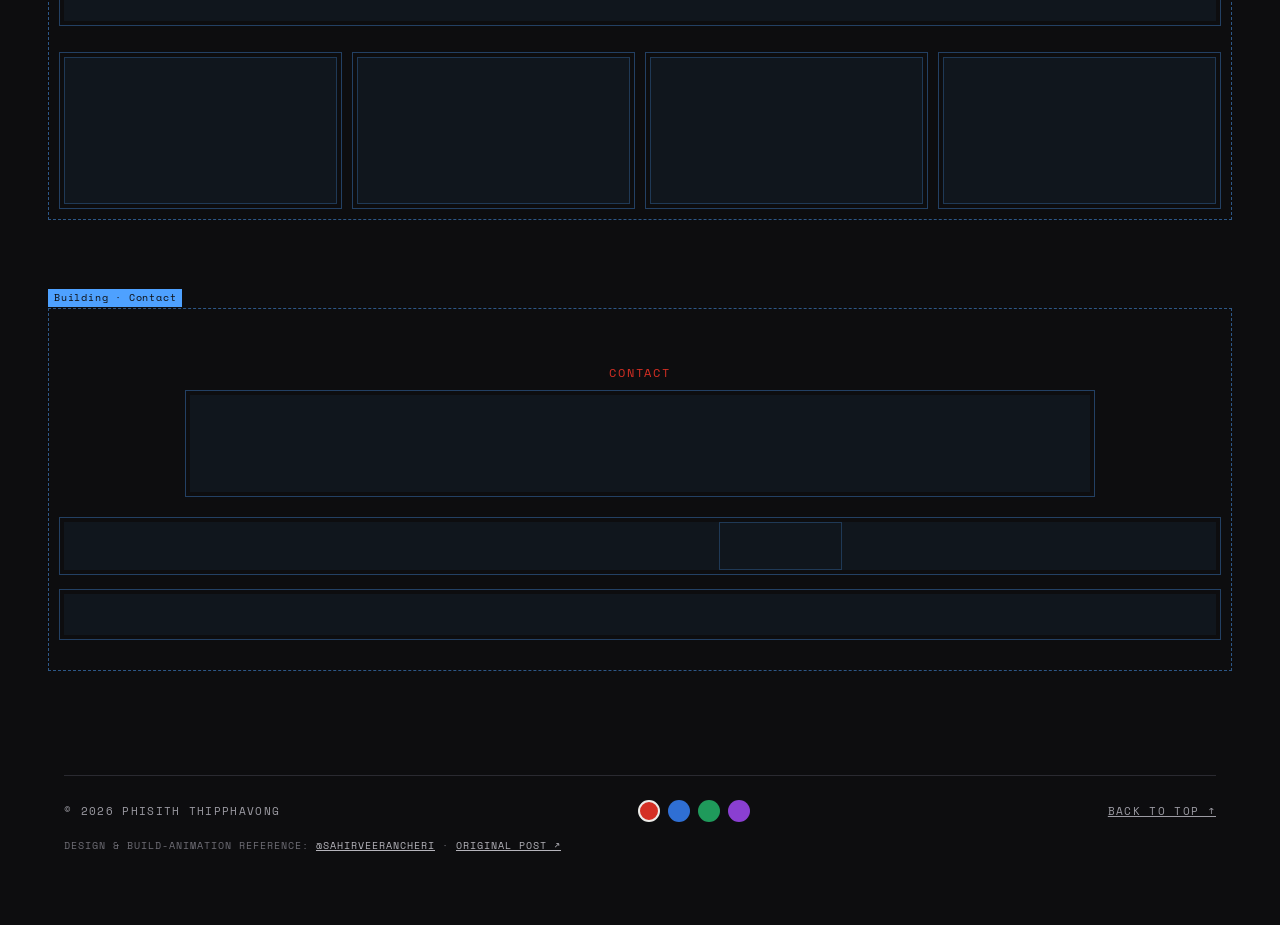
==== commit 9f61ea47: "Switch back to the suit portrait Restores the 1010px photo and the larger square frame; the link-pre" ====
--- a/barista.html
+++ b/barista.html
@@ -22,10 +22,10 @@
 <link rel="preconnect" href="https://fonts.googleapis.com">
 <link rel="preconnect" href="https://fonts.gstatic.com" crossorigin>
 <link href="https://fonts.googleapis.com/css2?family=Anton&family=Instrument+Serif:ital@1&family=Inter:wght@400;500;600&family=Space+Mono:wght@400;700&display=swap" rel="stylesheet">
-<link rel="stylesheet" href="css/style.css?v=4">
-<link rel="stylesheet" href="css/pages.css?v=4">
-<link rel="stylesheet" href="css/icons.css?v=4">
-<link rel="stylesheet" href="css/build-animation.css?v=4">
+<link rel="stylesheet" href="css/style.css?v=5">
+<link rel="stylesheet" href="css/pages.css?v=5">
+<link rel="stylesheet" href="css/icons.css?v=5">
+<link rel="stylesheet" href="css/build-animation.css?v=5">
 </head>
 <body data-page="barista">
 <a class="skip" href="#main-content">Skip to content</a>
@@ -160,7 +160,7 @@
 
 <div class="toast" id="toast" role="status" aria-live="polite"></div>
 
-<script src="js/content.js?v=4" defer></script>
-<script src="js/main.js?v=4" defer></script>
+<script src="js/content.js?v=5" defer></script>
+<script src="js/main.js?v=5" defer></script>
 </body>
 </html>
--- a/css/style.css
+++ b/css/style.css
@@ -68,7 +68,7 @@
 .sketch>i:nth-of-type(1){left:-5px;top:-5px}.sketch>i:nth-of-type(2){right:-5px;top:-5px}
 .sketch>i:nth-of-type(3){left:-5px;bottom:-5px}.sketch>i:nth-of-type(4){right:-5px;bottom:-5px}
 .col-intro{position:relative;flex:1 1 300px;min-width:0;max-width:400px}
-.col-photo{position:relative;flex:0 1 264px;min-width:220px;margin:0 auto}
+.col-photo{position:relative;flex:0 1 300px;min-width:230px;margin:0 auto}
 .col-side{position:relative;flex:1 1 230px;min-width:0;max-width:290px}
 .intro{display:flex;flex-direction:column;gap:16px;transition:opacity .7s ease,transform .8s var(--ease)}
 .hello{margin:0;font-family:var(--serif);font-style:italic;font-size:38px;line-height:1}
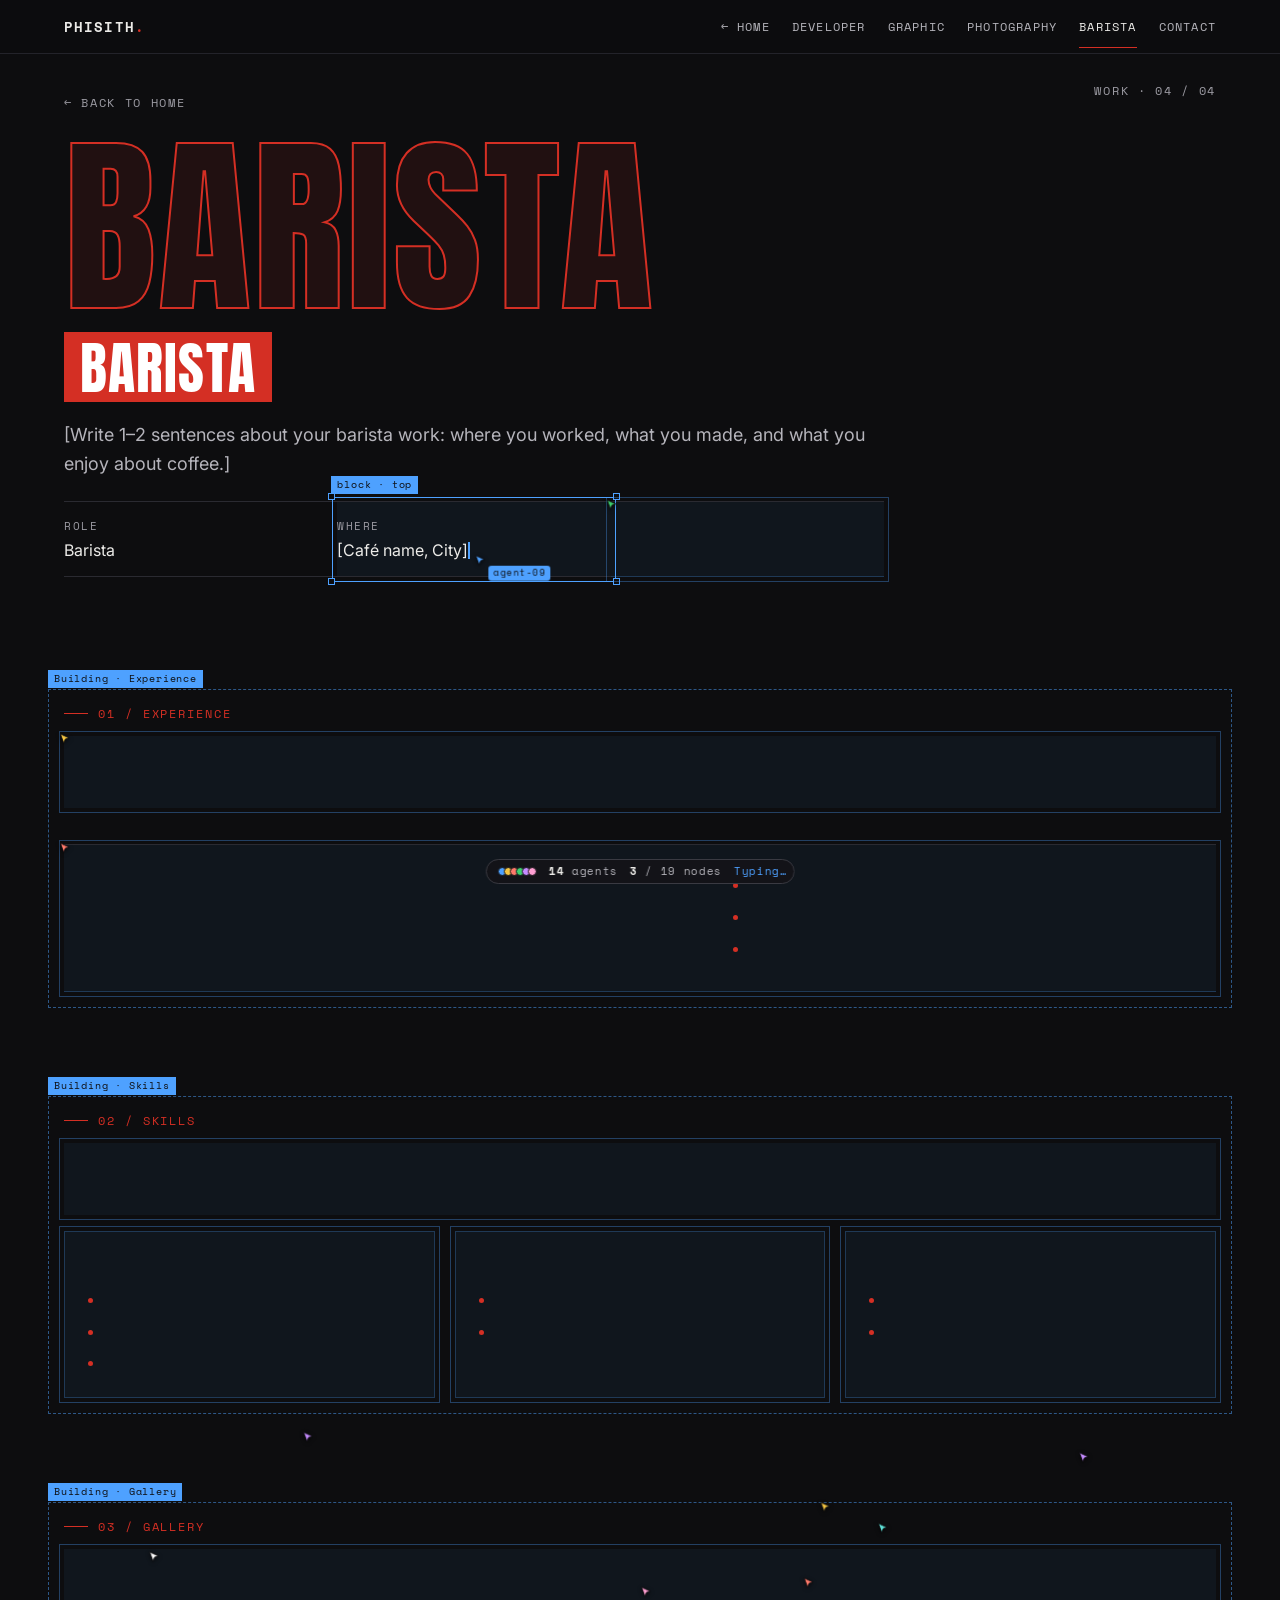
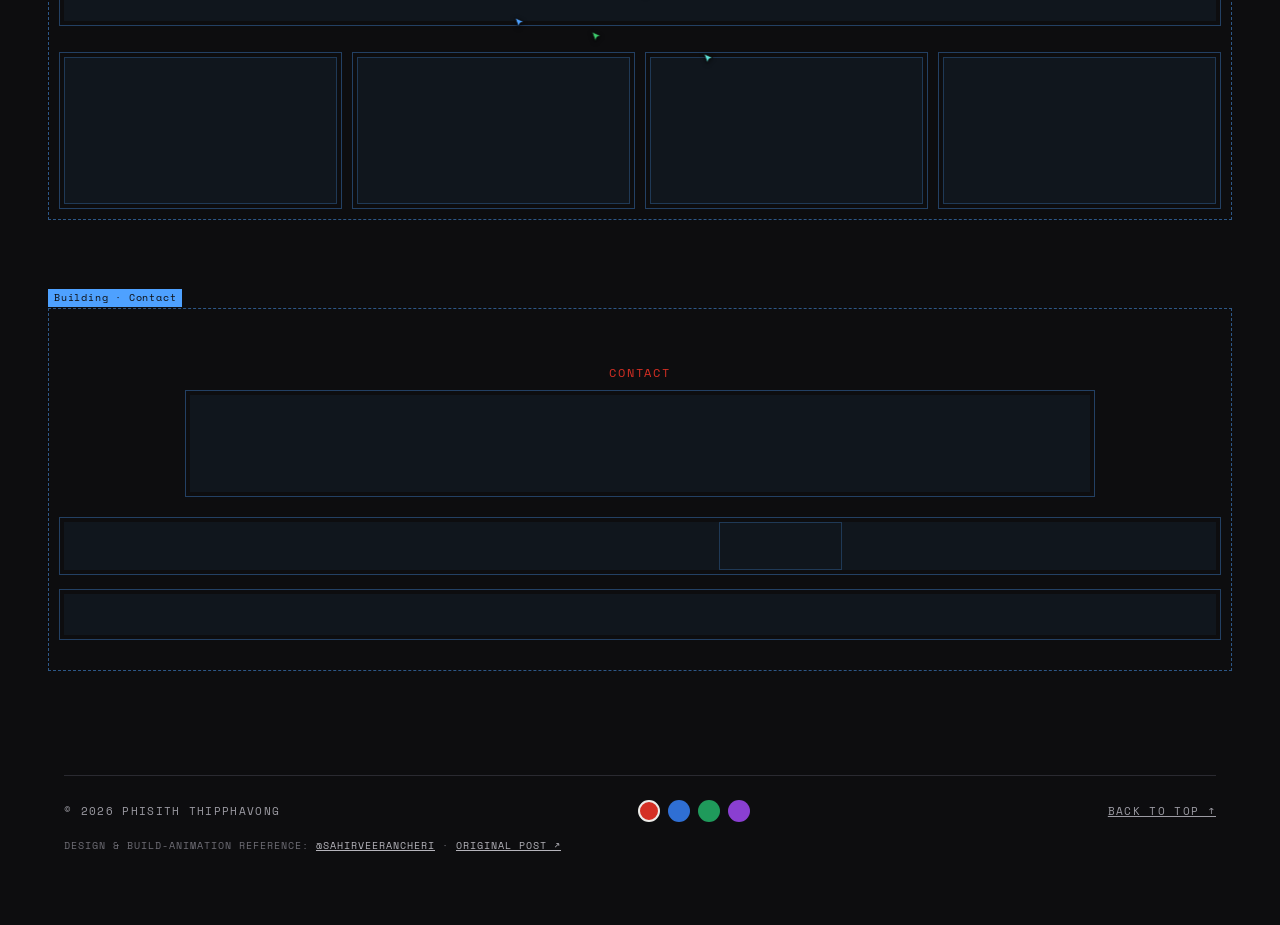
==== commit 69418190: "Portrait frame 4:3 Wider landscape frame (360px column) showing the full photo width, with only a sl" ====
--- a/barista.html
+++ b/barista.html
@@ -22,10 +22,10 @@
 <link rel="preconnect" href="https://fonts.googleapis.com">
 <link rel="preconnect" href="https://fonts.gstatic.com" crossorigin>
 <link href="https://fonts.googleapis.com/css2?family=Anton&family=Instrument+Serif:ital@1&family=Inter:wght@400;500;600&family=Space+Mono:wght@400;700&display=swap" rel="stylesheet">
-<link rel="stylesheet" href="css/style.css?v=5">
-<link rel="stylesheet" href="css/pages.css?v=5">
-<link rel="stylesheet" href="css/icons.css?v=5">
-<link rel="stylesheet" href="css/build-animation.css?v=5">
+<link rel="stylesheet" href="css/style.css?v=6">
+<link rel="stylesheet" href="css/pages.css?v=6">
+<link rel="stylesheet" href="css/icons.css?v=6">
+<link rel="stylesheet" href="css/build-animation.css?v=6">
 </head>
 <body data-page="barista">
 <a class="skip" href="#main-content">Skip to content</a>
@@ -160,7 +160,7 @@
 
 <div class="toast" id="toast" role="status" aria-live="polite"></div>
 
-<script src="js/content.js?v=5" defer></script>
-<script src="js/main.js?v=5" defer></script>
+<script src="js/content.js?v=6" defer></script>
+<script src="js/main.js?v=6" defer></script>
 </body>
 </html>
--- a/css/style.css
+++ b/css/style.css
@@ -68,7 +68,7 @@
 .sketch>i:nth-of-type(1){left:-5px;top:-5px}.sketch>i:nth-of-type(2){right:-5px;top:-5px}
 .sketch>i:nth-of-type(3){left:-5px;bottom:-5px}.sketch>i:nth-of-type(4){right:-5px;bottom:-5px}
 .col-intro{position:relative;flex:1 1 300px;min-width:0;max-width:400px}
-.col-photo{position:relative;flex:0 1 300px;min-width:230px;margin:0 auto}
+.col-photo{position:relative;flex:0 1 360px;min-width:260px;margin:0 auto}
 .col-side{position:relative;flex:1 1 230px;min-width:0;max-width:290px}
 .intro{display:flex;flex-direction:column;gap:16px;transition:opacity .7s ease,transform .8s var(--ease)}
 .hello{margin:0;font-family:var(--serif);font-style:italic;font-size:38px;line-height:1}
@@ -82,8 +82,8 @@
 .btn-solid{background:var(--text);color:var(--bg);font-weight:700}.btn-solid:hover{color:var(--bg);background:#fff}
 .btn-line{color:var(--text);border:1px solid var(--line-3)}.btn-line:hover{border-color:var(--text)}
 .photo{position:relative;background:var(--accent);padding:12px;transition:opacity .4s ease,transform .7s cubic-bezier(.34,1.4,.64,1)}
-.photo-frame{position:relative;aspect-ratio:1/1;overflow:hidden;background:var(--bg-3)} /* square = same shape as the portrait, so no part is cropped */
-.photo-frame img{position:absolute;inset:0;width:100%;height:100%;object-fit:cover;object-position:60% 20%}
+.photo-frame{position:relative;aspect-ratio:4/3;overflow:hidden;background:var(--bg-3)} /* 4:3 landscape: shows the full width, trims a little top and bottom */
+.photo-frame img{position:absolute;inset:0;width:100%;height:100%;object-fit:cover;object-position:50% 8%}
 .strip{position:absolute;left:0;right:0;height:20.5%;background:#1a1a1f;background-image:repeating-linear-gradient(45deg,rgba(255,255,255,.03) 0 10px,transparent 10px 20px);transition:transform .6s var(--ease),opacity .4s ease}
 .photo-label{position:absolute;inset:0;display:flex;align-items:center;justify-content:center;font-family:var(--mono);font-size:12px;letter-spacing:.12em;color:var(--muted);transition:opacity .4s ease .6s}
 .photo-cap{margin:10px 0 0;display:flex;justify-content:space-between;font-family:var(--mono);font-size:11px;letter-spacing:.12em;color:#fff}
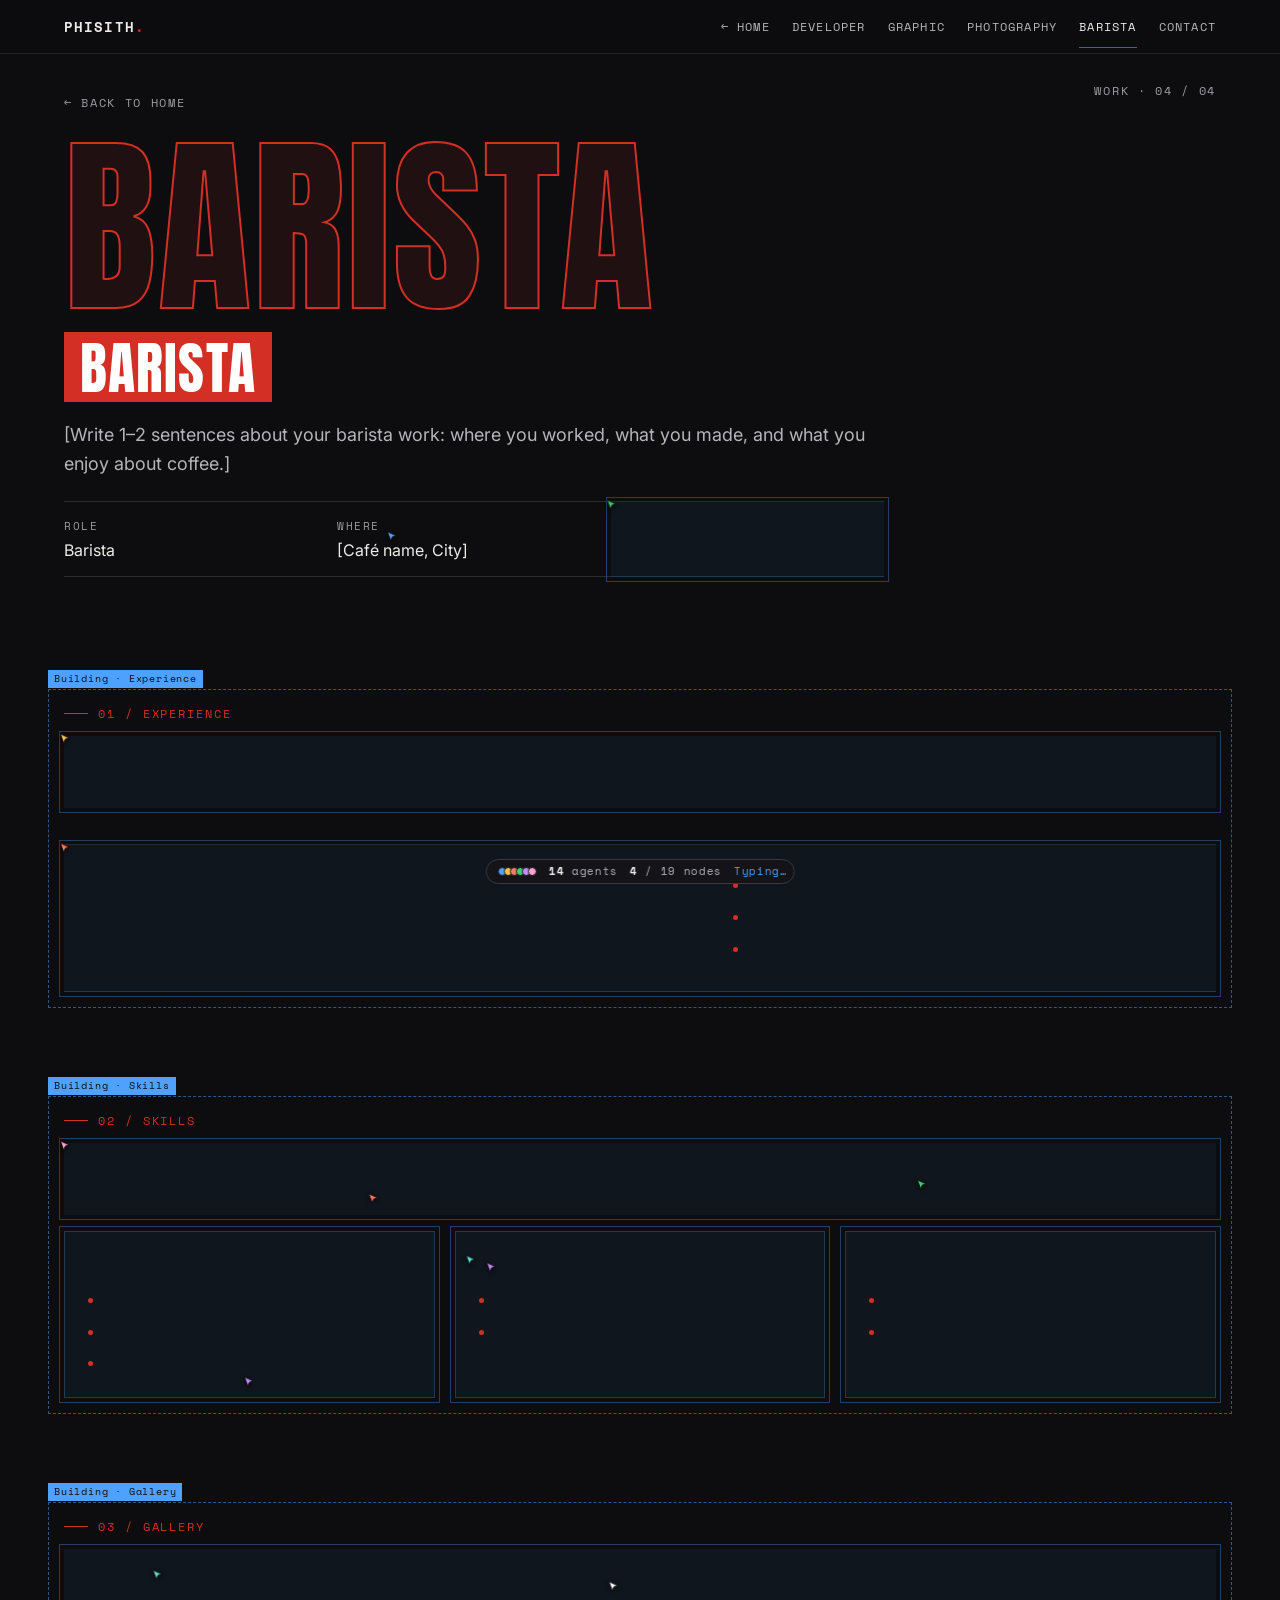
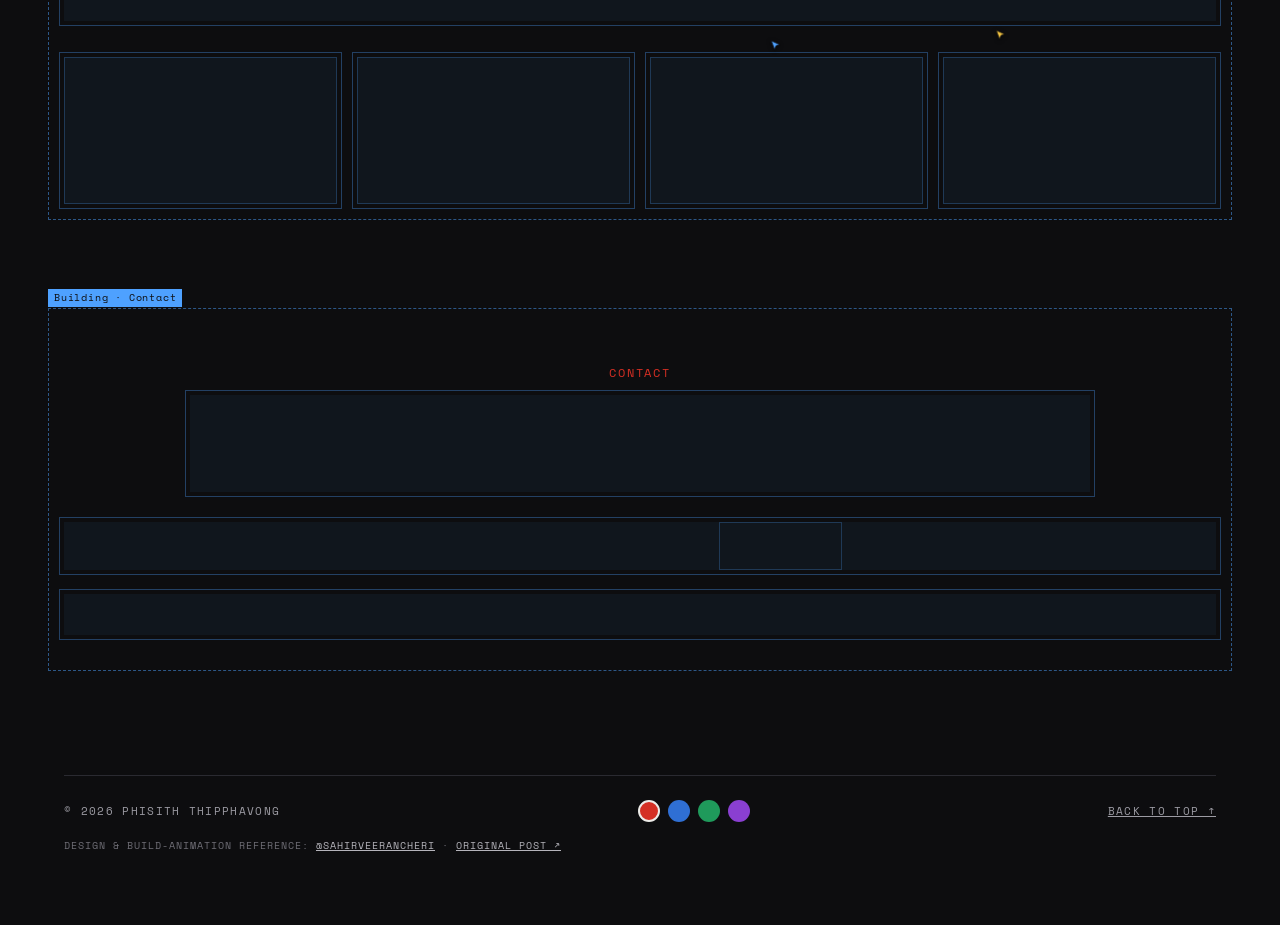
==== commit 41838f33: "Show the DuayChai Station logo on its home project card Project cards can use a logo (shown whole on" ====
--- a/barista.html
+++ b/barista.html
@@ -22,10 +22,10 @@
 <link rel="preconnect" href="https://fonts.googleapis.com">
 <link rel="preconnect" href="https://fonts.gstatic.com" crossorigin>
 <link href="https://fonts.googleapis.com/css2?family=Anton&family=Instrument+Serif:ital@1&family=Inter:wght@400;500;600&family=Space+Mono:wght@400;700&display=swap" rel="stylesheet">
-<link rel="stylesheet" href="css/style.css?v=6">
-<link rel="stylesheet" href="css/pages.css?v=6">
-<link rel="stylesheet" href="css/icons.css?v=6">
-<link rel="stylesheet" href="css/build-animation.css?v=6">
+<link rel="stylesheet" href="css/style.css?v=7">
+<link rel="stylesheet" href="css/pages.css?v=7">
+<link rel="stylesheet" href="css/icons.css?v=7">
+<link rel="stylesheet" href="css/build-animation.css?v=7">
 </head>
 <body data-page="barista">
 <a class="skip" href="#main-content">Skip to content</a>
@@ -160,7 +160,7 @@
 
 <div class="toast" id="toast" role="status" aria-live="polite"></div>
 
-<script src="js/content.js?v=6" defer></script>
-<script src="js/main.js?v=6" defer></script>
+<script src="js/content.js?v=7" defer></script>
+<script src="js/main.js?v=7" defer></script>
 </body>
 </html>
--- a/css/pages.css
+++ b/css/pages.css
@@ -71,3 +71,6 @@
 /* Dev page: project screenshot + live demo button */
 .case-shot{display:block;width:100%;max-width:760px;height:auto;margin:16px 0 0;border:1px solid var(--line-2);border-radius:4px}
 .case-side{display:flex;flex-direction:column;align-items:stretch;gap:10px}
+
+/* Home project card: logo shown whole on its own background */
+.thumb.thumb-logo{background-size:62% auto;background-repeat:no-repeat;background-position:center}
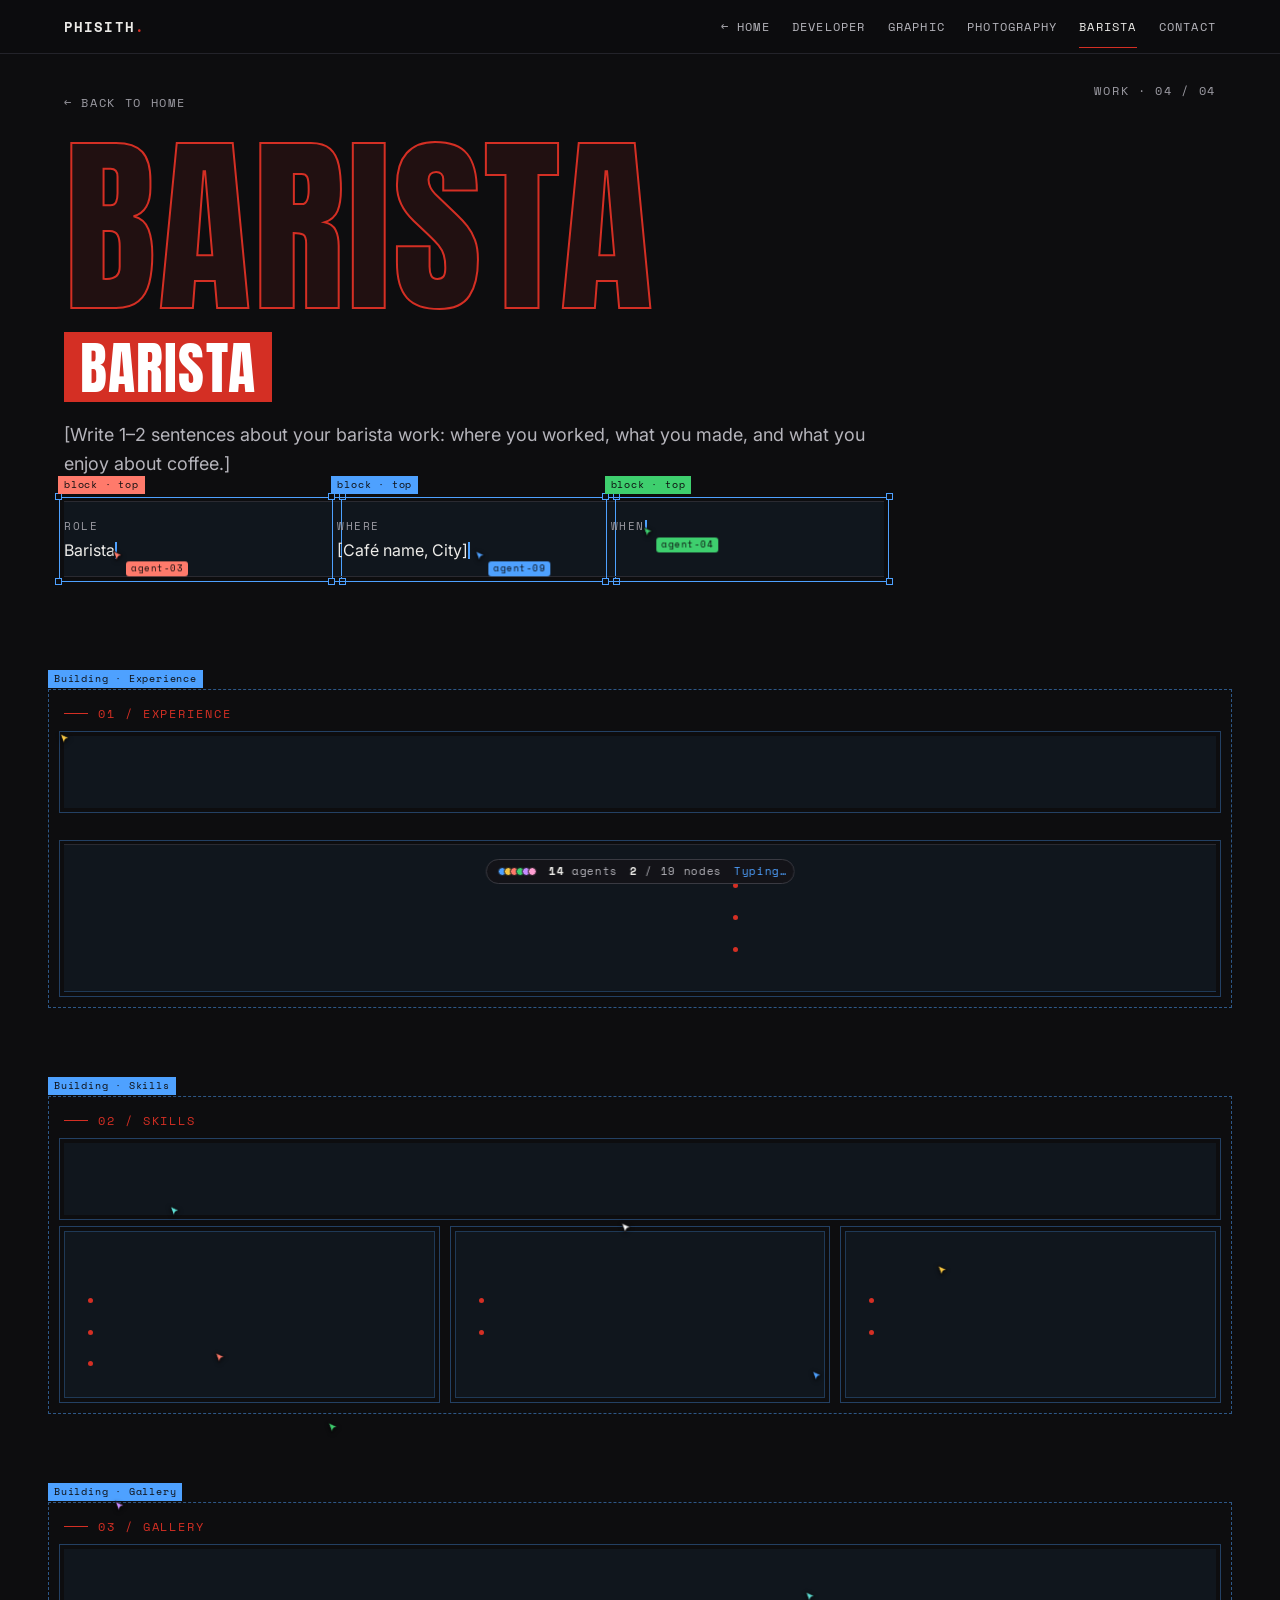
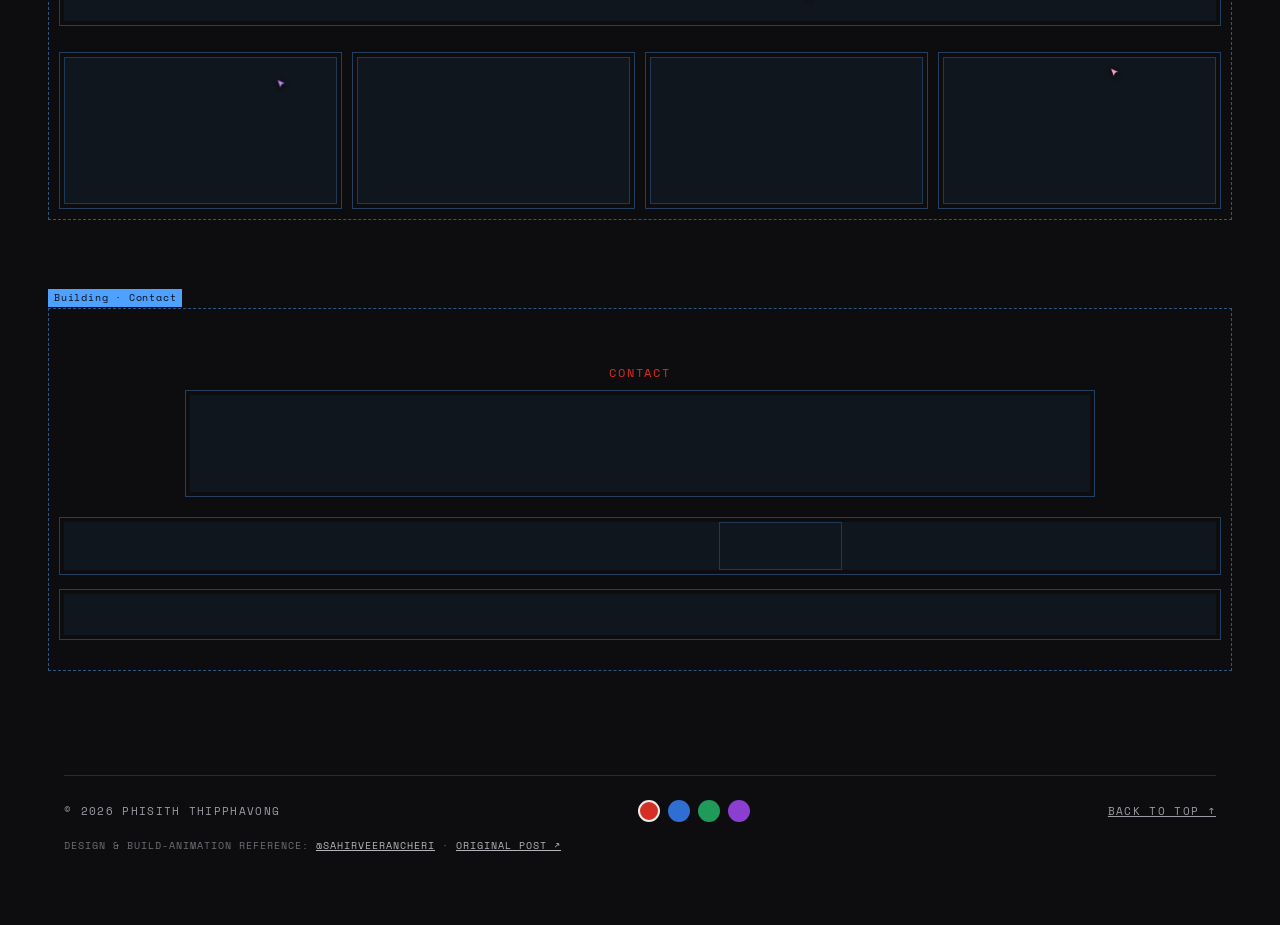
==== commit bb30d8d8: "Portrait frame 3:4 Upright frame showing the photo's full height, sides trimmed around the face; str" ====
--- a/barista.html
+++ b/barista.html
@@ -22,10 +22,10 @@
 <link rel="preconnect" href="https://fonts.googleapis.com">
 <link rel="preconnect" href="https://fonts.gstatic.com" crossorigin>
 <link href="https://fonts.googleapis.com/css2?family=Anton&family=Instrument+Serif:ital@1&family=Inter:wght@400;500;600&family=Space+Mono:wght@400;700&display=swap" rel="stylesheet">
-<link rel="stylesheet" href="css/style.css?v=7">
-<link rel="stylesheet" href="css/pages.css?v=7">
-<link rel="stylesheet" href="css/icons.css?v=7">
-<link rel="stylesheet" href="css/build-animation.css?v=7">
+<link rel="stylesheet" href="css/style.css?v=8">
+<link rel="stylesheet" href="css/pages.css?v=8">
+<link rel="stylesheet" href="css/icons.css?v=8">
+<link rel="stylesheet" href="css/build-animation.css?v=8">
 </head>
 <body data-page="barista">
 <a class="skip" href="#main-content">Skip to content</a>
@@ -160,7 +160,7 @@
 
 <div class="toast" id="toast" role="status" aria-live="polite"></div>
 
-<script src="js/content.js?v=7" defer></script>
-<script src="js/main.js?v=7" defer></script>
+<script src="js/content.js?v=8" defer></script>
+<script src="js/main.js?v=8" defer></script>
 </body>
 </html>
--- a/css/style.css
+++ b/css/style.css
@@ -68,7 +68,7 @@
 .sketch>i:nth-of-type(1){left:-5px;top:-5px}.sketch>i:nth-of-type(2){right:-5px;top:-5px}
 .sketch>i:nth-of-type(3){left:-5px;bottom:-5px}.sketch>i:nth-of-type(4){right:-5px;bottom:-5px}
 .col-intro{position:relative;flex:1 1 300px;min-width:0;max-width:400px}
-.col-photo{position:relative;flex:0 1 360px;min-width:260px;margin:0 auto}
+.col-photo{position:relative;flex:0 1 300px;min-width:230px;margin:0 auto}
 .col-side{position:relative;flex:1 1 230px;min-width:0;max-width:290px}
 .intro{display:flex;flex-direction:column;gap:16px;transition:opacity .7s ease,transform .8s var(--ease)}
 .hello{margin:0;font-family:var(--serif);font-style:italic;font-size:38px;line-height:1}
@@ -82,8 +82,8 @@
 .btn-solid{background:var(--text);color:var(--bg);font-weight:700}.btn-solid:hover{color:var(--bg);background:#fff}
 .btn-line{color:var(--text);border:1px solid var(--line-3)}.btn-line:hover{border-color:var(--text)}
 .photo{position:relative;background:var(--accent);padding:12px;transition:opacity .4s ease,transform .7s cubic-bezier(.34,1.4,.64,1)}
-.photo-frame{position:relative;aspect-ratio:4/3;overflow:hidden;background:var(--bg-3)} /* 4:3 landscape: shows the full width, trims a little top and bottom */
-.photo-frame img{position:absolute;inset:0;width:100%;height:100%;object-fit:cover;object-position:50% 8%}
+.photo-frame{position:relative;aspect-ratio:3/4;overflow:hidden;background:var(--bg-3)} /* 3:4 portrait: full photo height, sides trimmed around the face */
+.photo-frame img{position:absolute;inset:0;width:100%;height:100%;object-fit:cover;object-position:62% 20%}
 .strip{position:absolute;left:0;right:0;height:20.5%;background:#1a1a1f;background-image:repeating-linear-gradient(45deg,rgba(255,255,255,.03) 0 10px,transparent 10px 20px);transition:transform .6s var(--ease),opacity .4s ease}
 .photo-label{position:absolute;inset:0;display:flex;align-items:center;justify-content:center;font-family:var(--mono);font-size:12px;letter-spacing:.12em;color:var(--muted);transition:opacity .4s ease .6s}
 .photo-cap{margin:10px 0 0;display:flex;justify-content:space-between;font-family:var(--mono);font-size:11px;letter-spacing:.12em;color:#fff}
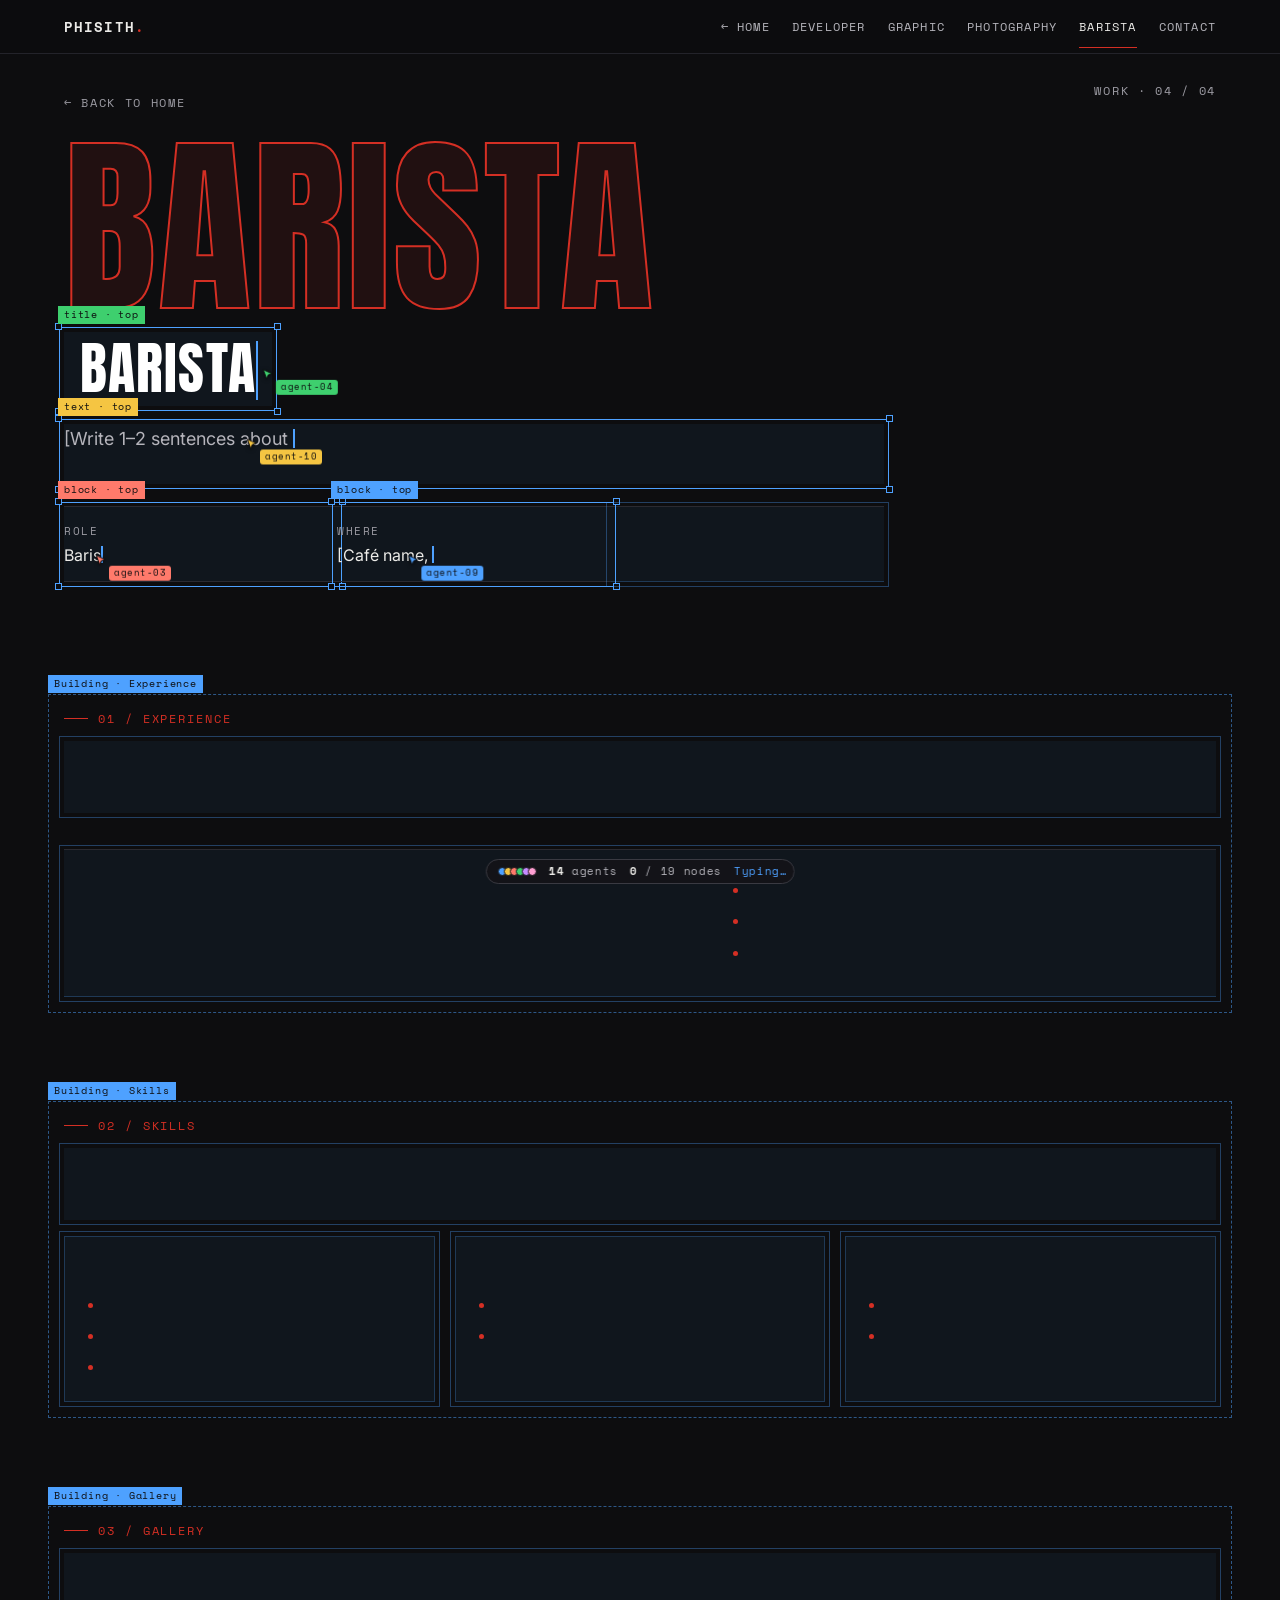
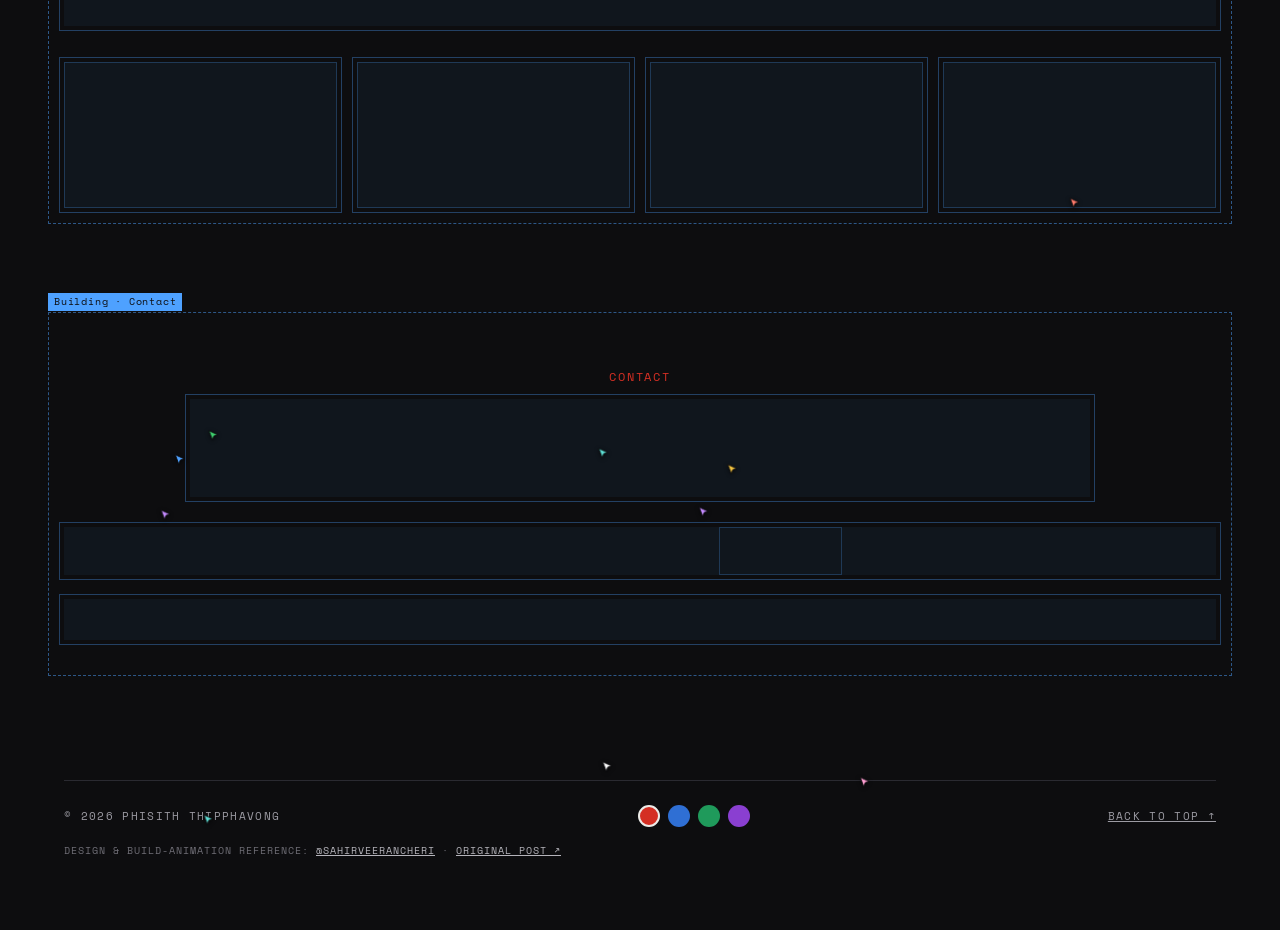
==== commit 2dc986de: "Add LaoRum ERP; Restaurant POS screenshot and newer features Co-Authored-By: Claude Opus 5.5 <norepl" ====
--- a/barista.html
+++ b/barista.html
@@ -22,10 +22,10 @@
 <link rel="preconnect" href="https://fonts.googleapis.com">
 <link rel="preconnect" href="https://fonts.gstatic.com" crossorigin>
 <link href="https://fonts.googleapis.com/css2?family=Anton&family=Instrument+Serif:ital@1&family=Inter:wght@400;500;600&family=Space+Mono:wght@400;700&display=swap" rel="stylesheet">
-<link rel="stylesheet" href="css/style.css?v=8">
-<link rel="stylesheet" href="css/pages.css?v=8">
-<link rel="stylesheet" href="css/icons.css?v=8">
-<link rel="stylesheet" href="css/build-animation.css?v=8">
+<link rel="stylesheet" href="css/style.css?v=9">
+<link rel="stylesheet" href="css/pages.css?v=9">
+<link rel="stylesheet" href="css/icons.css?v=9">
+<link rel="stylesheet" href="css/build-animation.css?v=9">
 </head>
 <body data-page="barista">
 <a class="skip" href="#main-content">Skip to content</a>
@@ -160,7 +160,7 @@
 
 <div class="toast" id="toast" role="status" aria-live="polite"></div>
 
-<script src="js/content.js?v=8" defer></script>
-<script src="js/main.js?v=8" defer></script>
+<script src="js/content.js?v=9" defer></script>
+<script src="js/main.js?v=9" defer></script>
 </body>
 </html>
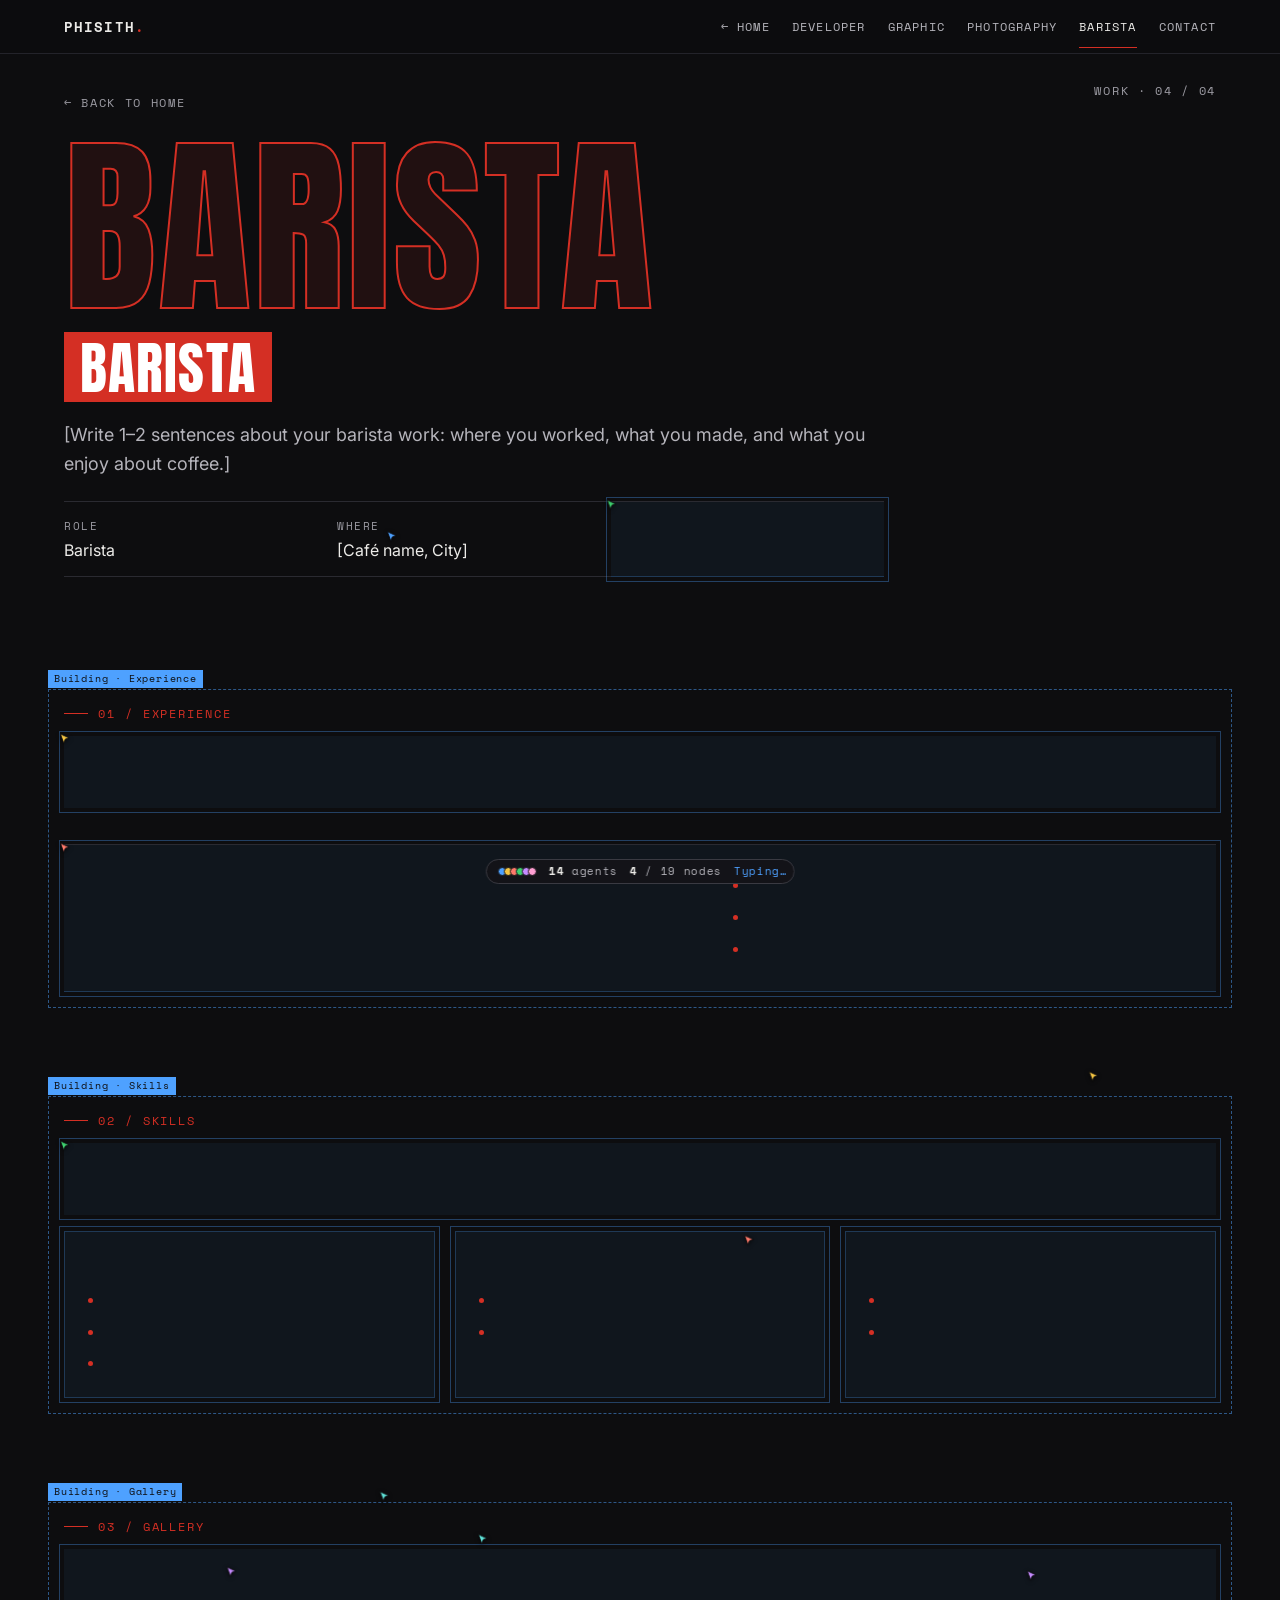
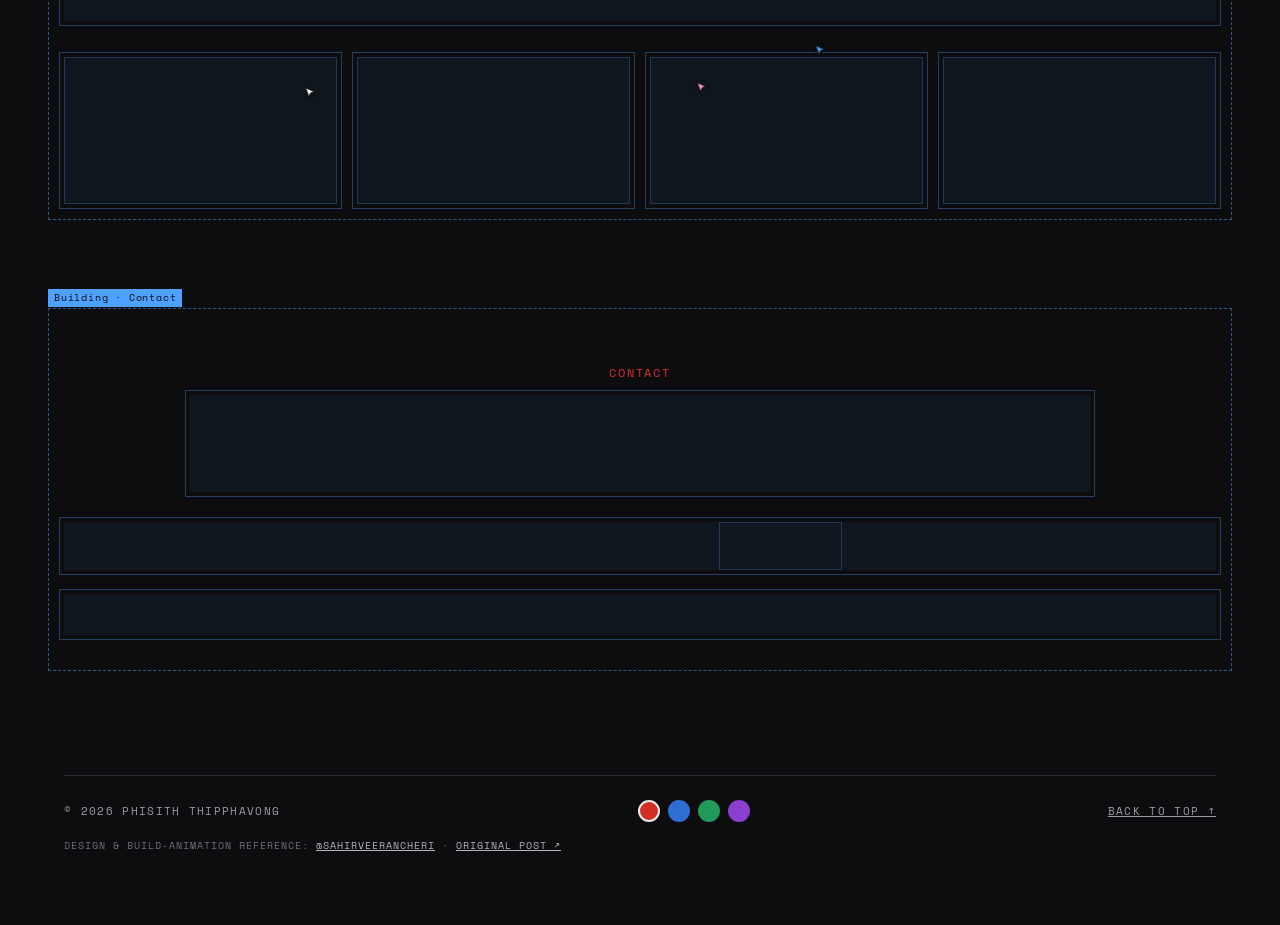
==== commit 59587bff: "Use Diana's pixel-art logo for the car-sales report project Home card shows her pixel-sharp on pink;" ====
--- a/barista.html
+++ b/barista.html
@@ -22,10 +22,10 @@
 <link rel="preconnect" href="https://fonts.googleapis.com">
 <link rel="preconnect" href="https://fonts.gstatic.com" crossorigin>
 <link href="https://fonts.googleapis.com/css2?family=Anton&family=Instrument+Serif:ital@1&family=Inter:wght@400;500;600&family=Space+Mono:wght@400;700&display=swap" rel="stylesheet">
-<link rel="stylesheet" href="css/style.css?v=9">
-<link rel="stylesheet" href="css/pages.css?v=9">
-<link rel="stylesheet" href="css/icons.css?v=9">
-<link rel="stylesheet" href="css/build-animation.css?v=9">
+<link rel="stylesheet" href="css/style.css?v=10">
+<link rel="stylesheet" href="css/pages.css?v=10">
+<link rel="stylesheet" href="css/icons.css?v=10">
+<link rel="stylesheet" href="css/build-animation.css?v=10">
 </head>
 <body data-page="barista">
 <a class="skip" href="#main-content">Skip to content</a>
@@ -160,7 +160,7 @@
 
 <div class="toast" id="toast" role="status" aria-live="polite"></div>
 
-<script src="js/content.js?v=9" defer></script>
-<script src="js/main.js?v=9" defer></script>
+<script src="js/content.js?v=10" defer></script>
+<script src="js/main.js?v=10" defer></script>
 </body>
 </html>
--- a/css/pages.css
+++ b/css/pages.css
@@ -74,3 +74,8 @@
 
 /* Home project card: logo shown whole on its own background */
 .thumb.thumb-logo{background-size:62% auto;background-repeat:no-repeat;background-position:center}
+
+/* Pixel-art logos stay sharp; logo badge on developer rows without a screenshot */
+.pixel{image-rendering:pixelated;image-rendering:crisp-edges}
+.case-logo{display:block;width:112px;height:112px;object-fit:contain;padding:10px;border-radius:14px;align-self:flex-end;margin-top:6px}
+@media (max-width:720px){.case-logo{align-self:flex-start;width:88px;height:88px}}
